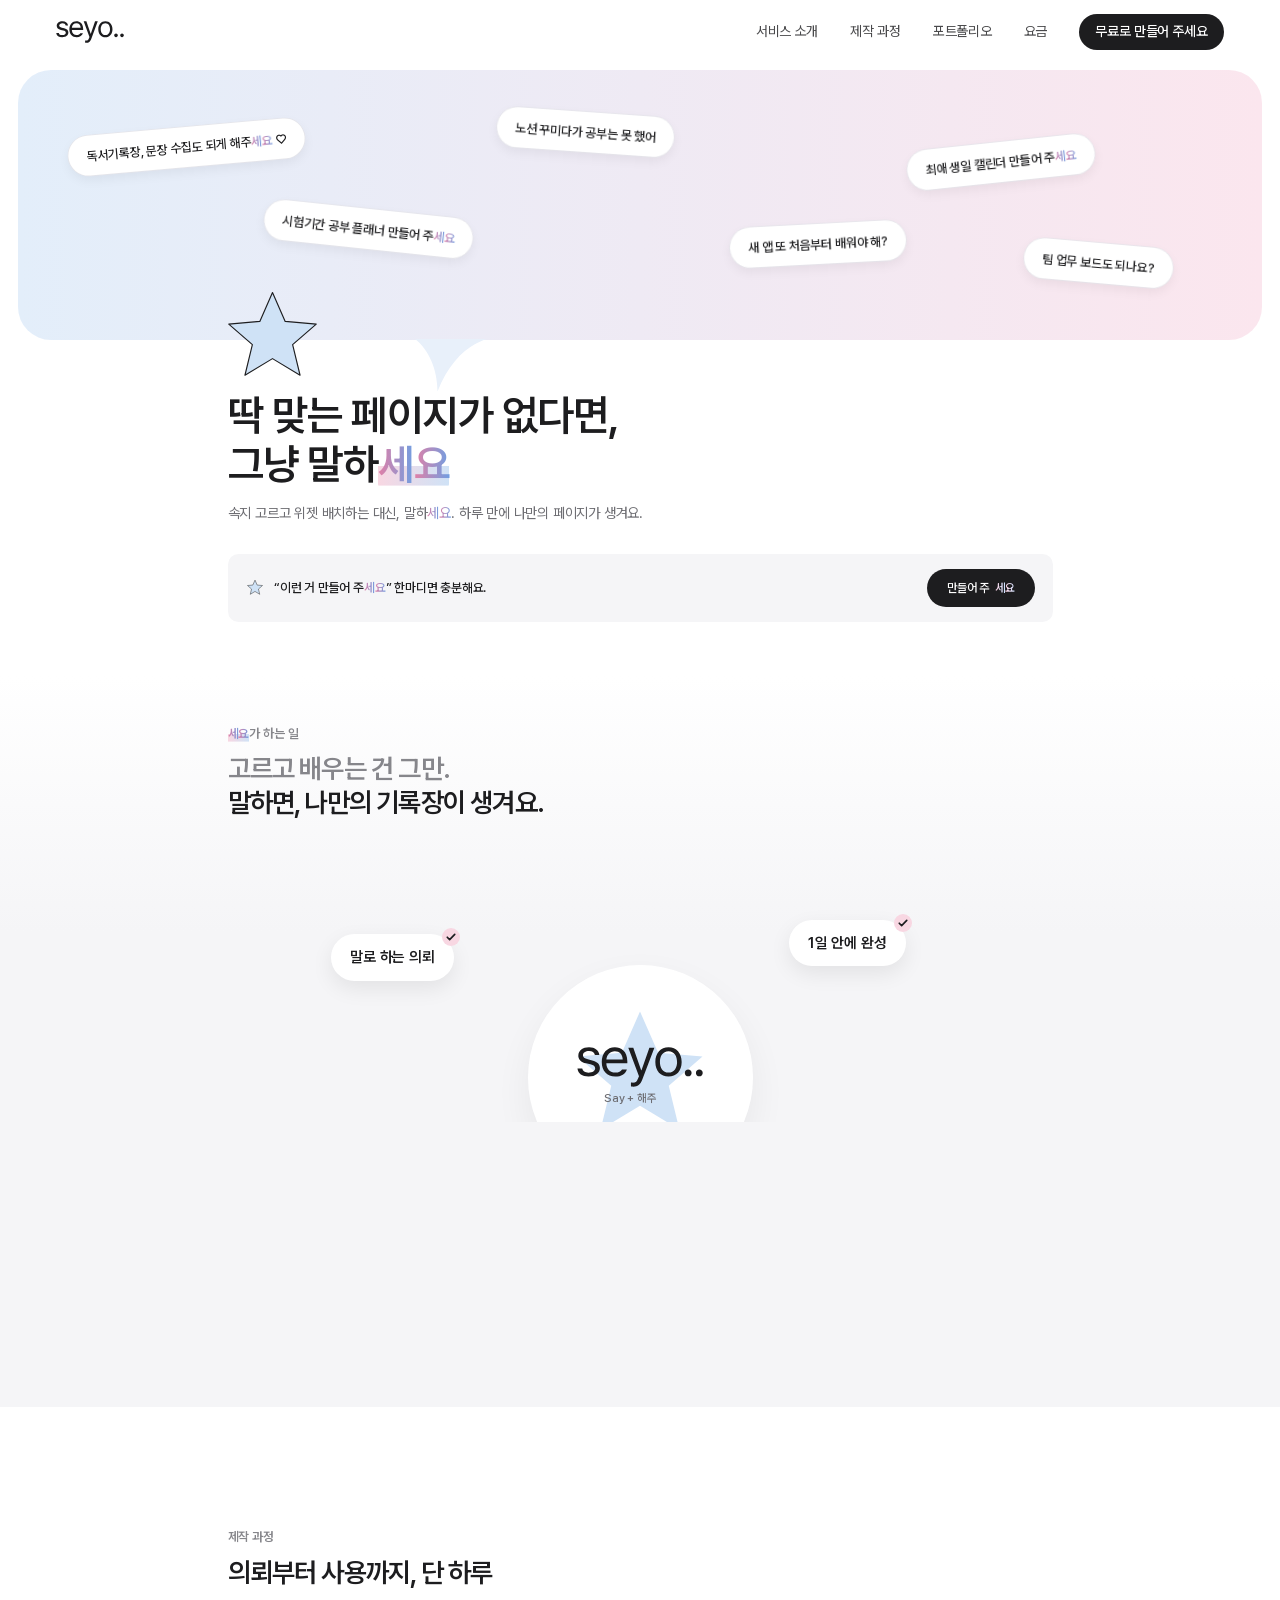
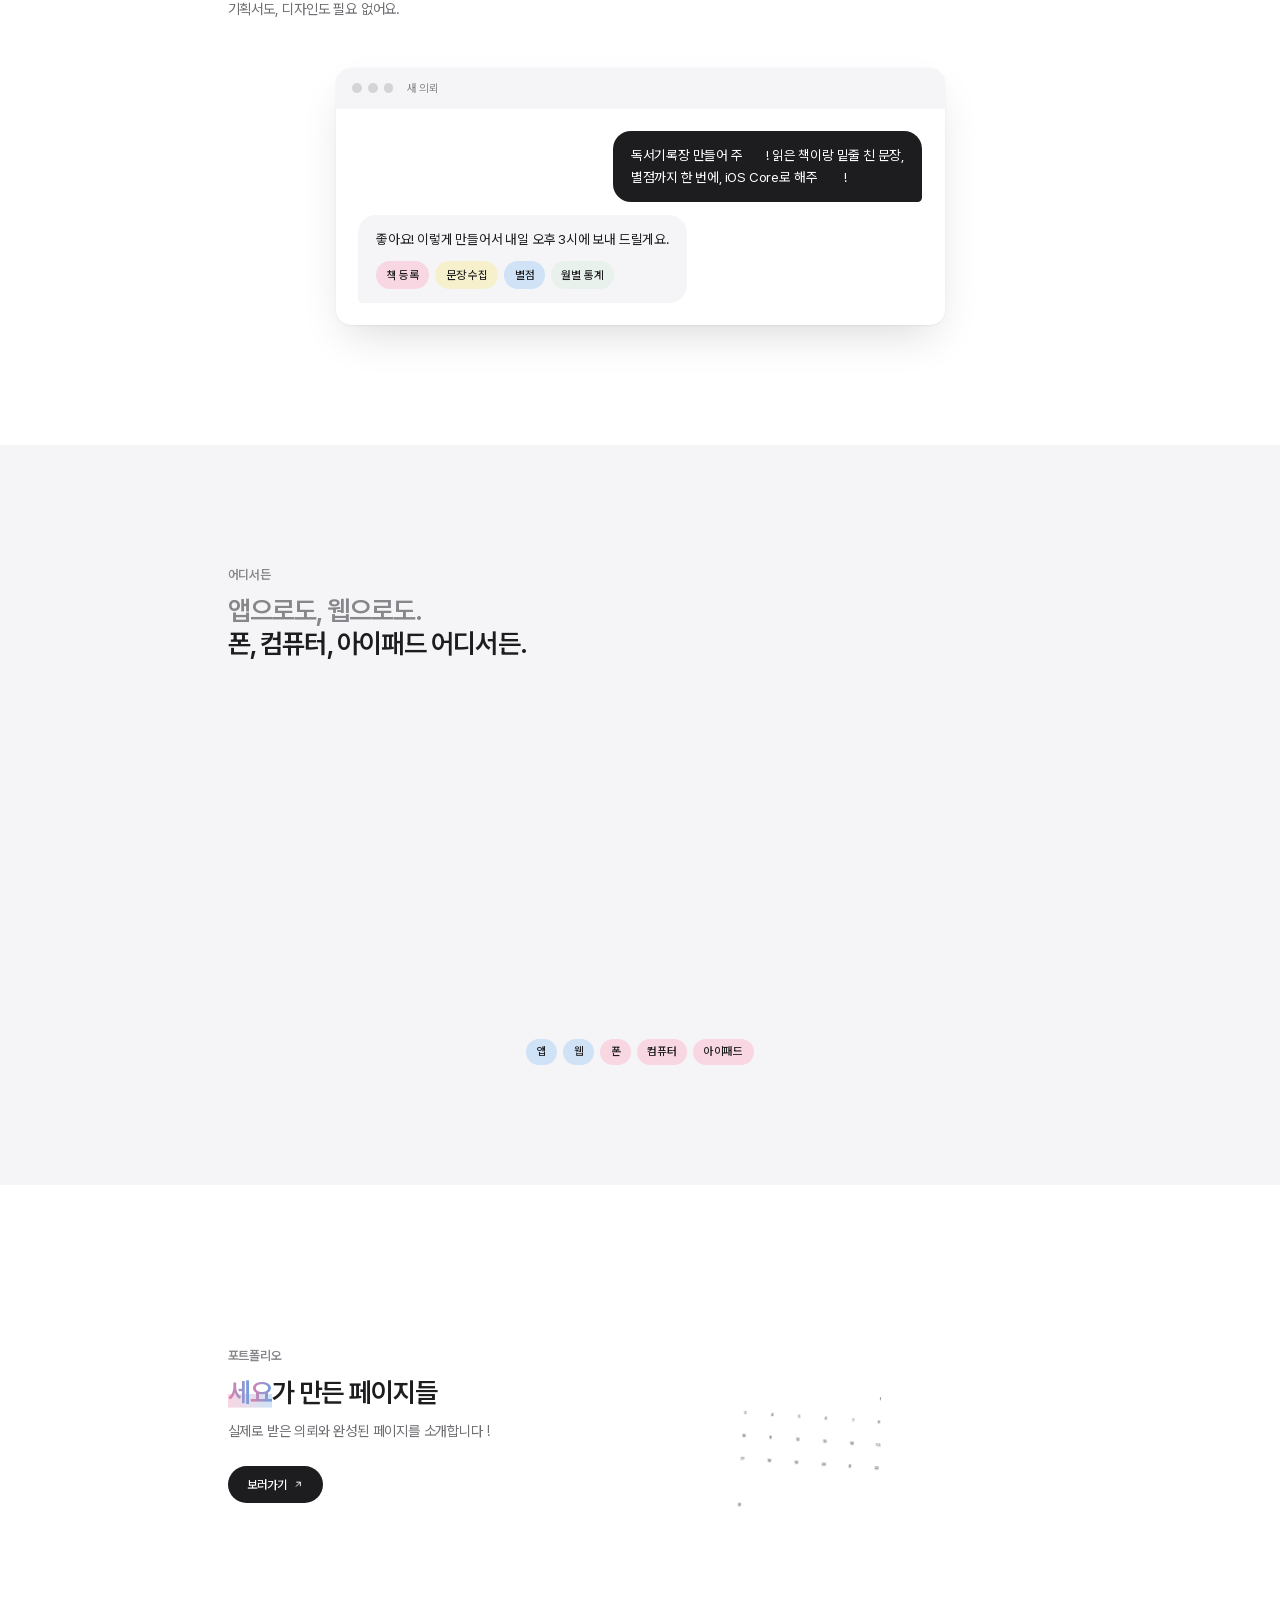
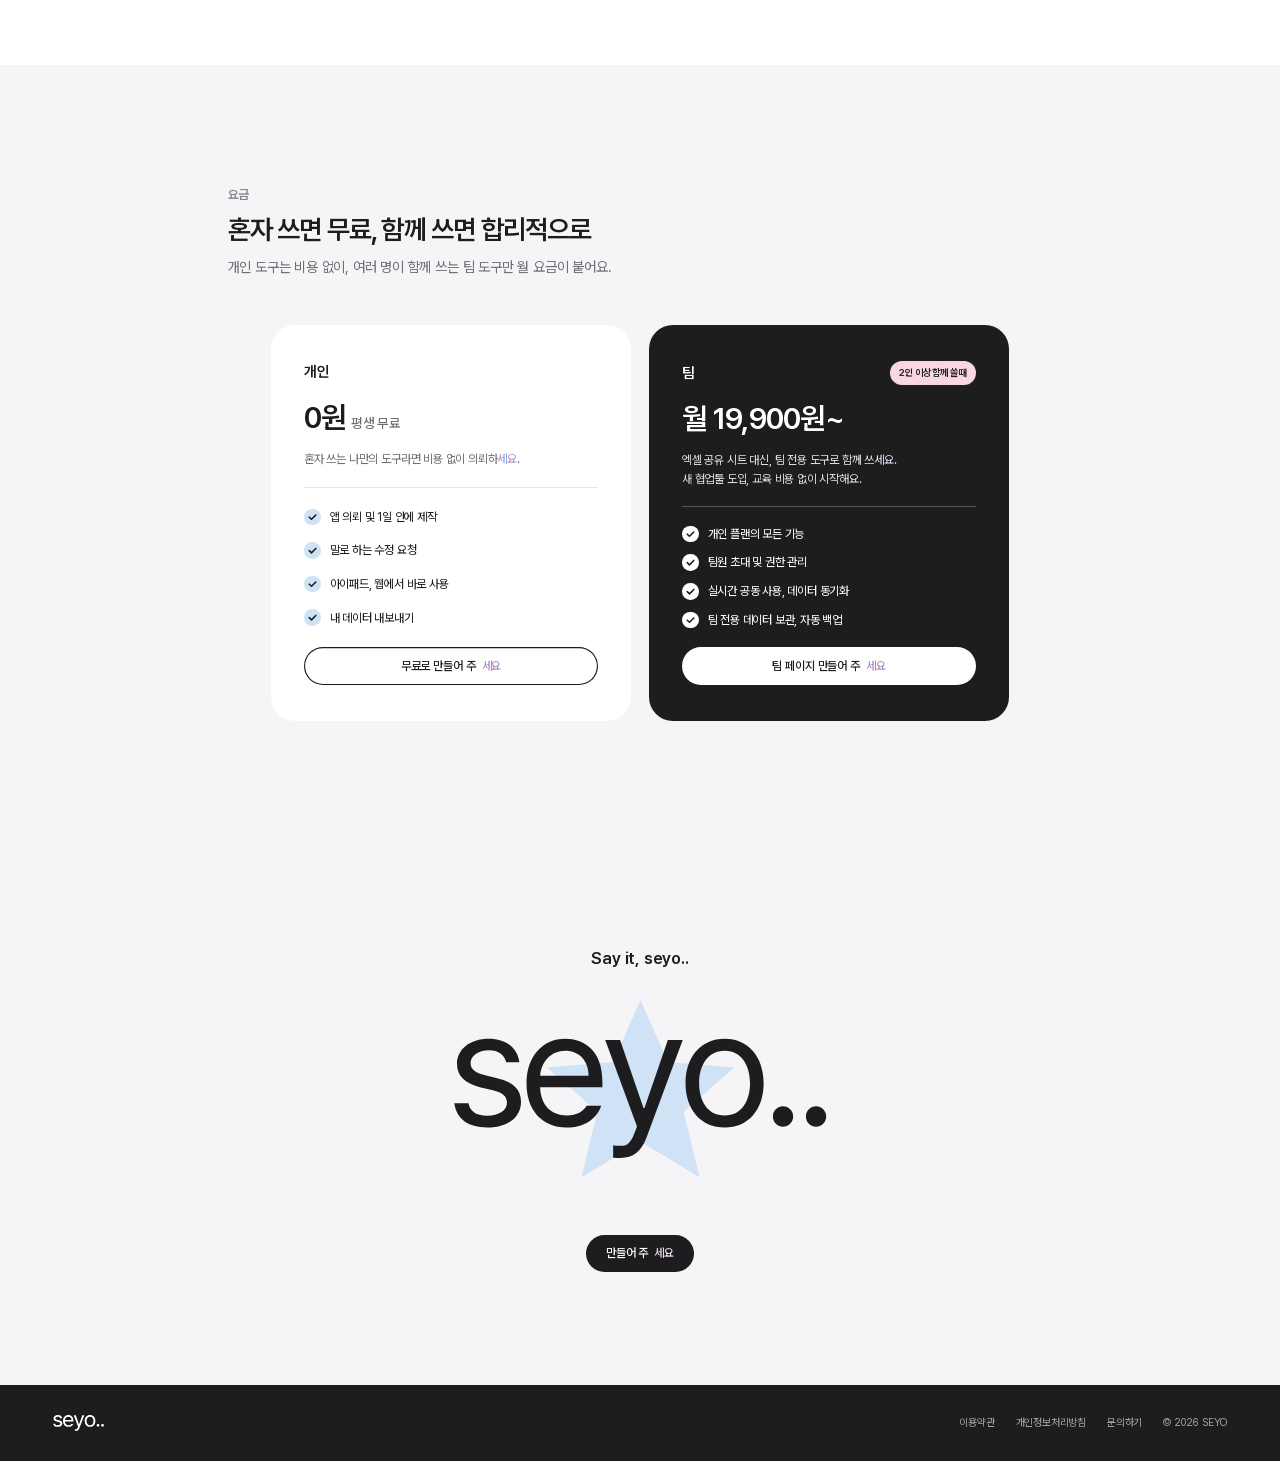
==== index.html @ f84229d4 "feat: 모든 '세요'에 글자 팝업 + 핑크↔블루 그라데이션 애니메이션 적용 - 페이지 안의 '세요'를 자동으로 감싸서 스크롤 진입 시 한 글자씩 튀어오르게 - 글자색은 핑크/블" ====
<!doctype html>
<html lang="ko">
<head>
  <meta charset="utf-8">
  <meta name="viewport" content="width=device-width, initial-scale=1">
  <title>seyo.. — 딱 맞는 페이지가 없다면, 그냥 말하세요</title>
  <meta name="description" content="속지 고르고 위젯 배치하는 대신, 말하세요. 하루 만에 나만의 페이지가 생겨요. 개인은 평생 무료.">
  <link rel="icon" href="assets/img/favicon.svg" type="image/svg+xml">
  <link rel="stylesheet" href="assets/css/style.css?v=7">
  <script>document.documentElement.classList.add('js')</script>
</head>
<body>

<header class="nav">
  <div class="nav__inner">
    <a class="nav__logo" href="index.html" aria-label="seyo.. 홈"><img src="assets/img/wordmark.svg" alt="seyo.."></a>
    <nav class="nav__links" aria-label="주요 메뉴">
      <a href="#about">서비스 소개</a>
      <a href="#how">제작 과정</a>
      <a href="works.html">포트폴리오</a>
      <a href="#pricing">요금</a>
      <a class="btn btn--sm" href="#start">무료로 만들어 주세요</a>
    </nav>
  </div>
</header>

<main>
  <!-- Hero: the cover is one big speech bubble; the title answers it -->
  <section class="hero">
    <div class="cover" aria-hidden="true">
      <div class="cover__clip">
        <span class="bubble" style="left:4%;top:21%;--r:-5deg">독서기록장, 문장 수집도 되게 해주세요 ♡</span>
        <span class="bubble" style="left:38.5%;top:15.5%;--r:4deg">노션 꾸미다가 공부는 못 했어</span>
        <span class="bubble" style="left:71.5%;top:26.5%;--r:-6deg">최애 생일 캘린더 만들어 주세요</span>
        <span class="bubble" style="left:19.8%;top:51.5%;--r:6deg">시험기간 공부 플래너 만들어 주세요</span>
        <span class="bubble" style="left:57.2%;top:57%;--r:-3deg">새 앱 또 처음부터 배워야 해?</span>
        <span class="bubble" style="left:80.9%;top:64%;--r:5deg">팀 업무 보드도 되나요?</span>
      </div>
      <svg class="cover__tail" viewBox="0 0 96 70"><path d="M0 0H96C70 8 46 30 30 70C30 40 18 14 0 0Z" fill="#e8f0fa"/></svg>
    </div>

    <div class="container hero__col">
      <div class="hero__icon" data-render="star" data-stroke="0.26"></div>
      <h1 class="h1">딱 맞는 페이지가 없다면,<br>그냥 말하세요</h1>
      <p class="lead">속지 고르고 위젯 배치하는 대신, 말하세요. 하루 만에 나만의 페이지가 생겨요.</p>
      <div class="callout" id="start">
        <span data-render="star" data-stroke="0.6" style="width:24px;height:24px;display:block"></span>
        <p>“이런 거 만들어 주세요” 한마디면 충분해요.</p>
        <a class="btn" href="#how">만들어 주세요</a>
      </div>
    </div>
  </section>

  <!-- What seyo does (orbit) -->
  <section class="section orbit" id="about">
    <div class="container">
      <div class="section-head reveal">
        <span class="eyebrow">세요가 하는 일</span>
        <h2 class="h2"><span class="muted">고르고 배우는 건 그만.</span><br>말하면, 나만의 기록장이 생겨요.</h2>
      </div>
      <div class="orbit__stage reveal">
        <div class="sphere">
          <span data-render="star" style="position:absolute;width:200px;height:200px"></span>
          <div class="sphere__text"><img src="assets/img/wordmark.svg" alt="seyo.."><span>Say + 해주세요</span></div>
        </div>
        <span class="pill pill--on" style="left:12.5%;top:16%">말로 하는 의뢰</span>
        <span class="pill pill--on" style="left:68%;top:12.5%">1일 안에 완성</span>
        <span class="pill pill--on" style="left:11%;top:69.5%">내 감성 그대로</span>
        <span class="pill pill--on" style="left:66%;top:68%">수정도 말 한마디로</span>
        <span class="pill pill--off" style="left:5%;top:43%">속지 고르기</span>
        <span class="pill pill--off" style="left:75%;top:41%">위젯 하나하나 배치</span>
        <span class="pill pill--off" style="left:27.5%;top:89%">노션 템플릿 세팅</span>
        <span class="pill pill--off" style="left:56.5%;top:90%">새 앱 사용법 공부</span>
      </div>
    </div>
  </section>

  <!-- How it works: just the request window -->
  <section class="section" id="how">
    <div class="container">
      <div class="section-head reveal">
        <span class="eyebrow">제작 과정</span>
        <h2 class="h2">의뢰부터 사용까지, 단 하루</h2>
        <p class="lead">기획서도, 디자인도 필요 없어요.</p>
      </div>
      <div class="window reveal" role="img" aria-label="새 의뢰 대화 예시">
        <div class="window__bar"><i></i><i></i><i></i><span>새 의뢰</span></div>
        <div class="chat">
          <p class="msg msg--me">독서기록장 만들어 주세요! 읽은 책이랑 밑줄 친 문장,<br>별점까지 한 번에, iOS Core로 해주세요 !</p>
          <div class="msg msg--seyo">
            좋아요! 이렇게 만들어서 내일 오후 3시에 보내 드릴게요.
            <div class="chips"><span class="chip chip--pink">책 등록</span><span class="chip" style="background:#f6f1cc">문장 수집</span><span class="chip chip--blue">별점</span><span class="chip" style="background:#e9f1ec">월별 통계</span></div>
          </div>
        </div>
      </div>
    </div>
  </section>

  <!-- Anywhere -->
  <section class="section section--gray">
    <div class="container">
      <div class="section-head reveal">
        <span class="eyebrow">어디서든</span>
        <h2 class="h2"><span class="muted">앱으로도, 웹으로도.</span><br>폰, 컴퓨터, 아이패드 어디서든.</h2>
      </div>
      <div class="devices reveal" role="img" aria-label="아이패드, 컴퓨터, 폰에서 같은 페이지를 여는 모습">
        <div class="device device--ipad"><div class="device__screen"><b></b><b></b><b></b><b></b></div></div>
        <div class="device device--laptop"><div class="device__screen"><b></b><b></b><b></b><b></b></div></div>
        <div class="laptop-base"></div>
        <div class="device device--phone"><div class="device__screen"><b></b><b></b><b></b><b></b></div></div>
      </div>
      <div class="tags"><span class="tag tag--blue">앱</span><span class="tag tag--blue">웹</span><span class="tag tag--pink">폰</span><span class="tag tag--pink">컴퓨터</span><span class="tag tag--pink">아이패드</span></div>
    </div>
  </section>

  <!-- Portfolio teaser -->
  <section class="section">
    <div class="container teaser">
      <div class="teaser__text reveal">
        <span class="eyebrow">포트폴리오</span>
        <h2 class="h2">세요가 만든 페이지들</h2>
        <p class="lead">실제로 받은 의뢰와 완성된 페이지를 소개합니다 !</p>
        <a class="btn" href="works.html">보러가기 <svg viewBox="0 0 20 20" aria-hidden="true"><path d="M6 14L14 6M7 6h7v7" fill="none" stroke="currentColor" stroke-width="1.8" stroke-linecap="round" stroke-linejoin="round"/></svg></a>
      </div>
      <a class="teaser__thumbs reveal" href="works.html" aria-label="포트폴리오 보러가기">
        <div class="thumb thumb--1"><div class="thumb__inner" style="transform:scale(.32)"><div data-render="calendar"></div></div></div>
        <div class="thumb thumb--2"><div class="thumb__inner" style="transform:scale(.56)"><div data-render="board"></div></div></div>
      </a>
    </div>
  </section>

  <!-- Pricing -->
  <section class="section section--gray" id="pricing">
    <div class="container">
      <div class="section-head reveal">
        <span class="eyebrow">요금</span>
        <h2 class="h2">혼자 쓰면 무료, 함께 쓰면 합리적으로</h2>
        <p class="lead">개인 도구는 비용 없이, 여러 명이 함께 쓰는 팀 도구만 월 요금이 붙어요.</p>
      </div>
      <div class="plans reveal">
        <article class="plan">
          <div class="plan__top">개인</div>
          <div class="plan__price">0원<small>평생 무료</small></div>
          <p class="plan__desc">혼자 쓰는 나만의 도구라면 비용 없이 의뢰하세요.</p>
          <hr>
          <ul><li>앱 의뢰 및 1일 안에 제작</li><li>말로 하는 수정 요청</li><li>아이패드, 웹에서 바로 사용</li><li>내 데이터 내보내기</li></ul>
          <a class="btn btn--ghost" href="#start">무료로 만들어 주세요</a>
        </article>
        <article class="plan plan--team">
          <div class="plan__top">팀 <span class="plan__badge">2인 이상 함께 쓸 때</span></div>
          <div class="plan__price">월 19,900원~</div>
          <p class="plan__desc">엑셀 공유 시트 대신, 팀 전용 도구로 함께 쓰세요.<br>새 협업툴 도입, 교육 비용 없이 시작해요.</p>
          <hr>
          <ul><li>개인 플랜의 모든 기능</li><li>팀원 초대 및 권한 관리</li><li>실시간 공동 사용, 데이터 동기화</li><li>팀 전용 데이터 보관, 자동 백업</li></ul>
          <a class="btn btn--light" href="#start">팀 페이지 만들어 주세요</a>
        </article>
      </div>
    </div>
  </section>

  <!-- Ending -->
  <section class="ending">
    <p class="ending__label">Say it, seyo..</p>
    <div class="lockup"><span data-render="star" style="position:absolute;height:100%;aspect-ratio:1"></span><img src="assets/img/wordmark.svg" alt="seyo.."></div>
    <a class="btn" href="#start">만들어 주세요</a>
  </section>
</main>

<footer class="footer">
  <div class="footer__inner">
    <img src="assets/img/wordmark-white.svg" alt="seyo..">
    <nav aria-label="푸터"><a href="#">이용약관</a><a href="#">개인정보처리방침</a><a href="mailto:">문의하기</a><span>© 2026 SEYO</span></nav>
  </div>
</footer>

<script src="assets/js/main.js?v=7"></script>
</body>
</html>
---- assets/css/style.css ----
/* seyo.. landing — tokens follow the Figma file "SEYO Landing — MVP" */
@font-face {
  font-family: "Pretendard Variable";
  src: url("../fonts/PretendardVariable.woff2") format("woff2-variations"), url("../fonts/PretendardVariable.woff2") format("woff2");
  font-weight: 45 920;
  font-style: normal;
  font-display: swap;
}

:root {
  --ink: #1d1d1f;
  --ink-2: #424245;
  --sub: #6e6e73;
  --mute: #86868b;
  --hint: #aeaeb2;
  --line: #e5e5ea;
  --gray: #f5f5f7;
  --white: #ffffff;
  --pink: #f8d7e2;
  --pink-soft: #fcedf2;
  --blue: #cfe2f6;
  --blue-soft: #eef4fb;
  --container: 1100px;
  --radius-lg: 32px;
  --radius-md: 20px;
  --shadow-soft: 0 1px 3px rgba(0, 0, 0, 0.06), 0 24px 60px -16px rgba(0, 0, 0, 0.16);
  --font: "Pretendard Variable", Pretendard, -apple-system, BlinkMacSystemFont, "Apple SD Gothic Neo", "Noto Sans KR", sans-serif;
}

* { box-sizing: border-box; }
html, body { margin: 0; overflow-x: clip; }
body {
  font-family: var(--font);
  color: var(--ink);
  background: var(--white);
  font-size: 17px;
  line-height: 1.52;
  letter-spacing: -0.015em;
  -webkit-font-smoothing: antialiased;
  word-break: keep-all;
}
img { display: block; max-width: 100%; }
a { color: inherit; text-decoration: none; }
h1, h2, h3, p { margin: 0; }
button { font: inherit; }
:focus-visible { outline: 2px solid var(--ink); outline-offset: 3px; border-radius: 8px; }

.container { width: min(var(--container), calc(100% - 48px)); margin-inline: auto; }
.section { padding-block: 160px; }
.section--gray { background: var(--gray); }

/* type */
.eyebrow { font-size: 17px; font-weight: 600; color: var(--mute); letter-spacing: -0.01em; }
.h1 { font-size: clamp(34px, 4.4vw, 60px); line-height: 1.16; letter-spacing: -0.035em; font-weight: 600; }
.h2 { font-size: clamp(26px, 2.8vw, 38px); line-height: 1.25; letter-spacing: -0.03em; font-weight: 600; }
.h2 .muted, .h1 .muted { color: var(--mute); }
.lead { font-size: 19px; color: var(--sub); }
.section-head { display: grid; gap: 12px; margin-bottom: 64px; }

/* buttons */
.btn { display: inline-flex; align-items: center; gap: 8px; height: 50px; padding: 0 26px; border-radius: 999px; background: var(--ink); color: var(--white); font-size: 16px; font-weight: 500; letter-spacing: -0.01em; border: 0; cursor: pointer; transition: transform .2s ease, opacity .2s ease; white-space: nowrap; }
.btn:hover { opacity: .88; }
.btn:active { transform: scale(.98); }
.btn--sm { height: 36px; padding: 0 16px; font-size: 14px; }
.btn--ghost { background: transparent; color: var(--ink); box-shadow: inset 0 0 0 1.5px var(--ink); }
.btn--light { background: var(--white); color: var(--ink); }
.btn svg { width: 14px; height: 14px; }

/* nav */
.nav { position: sticky; top: 0; z-index: 50; background: rgba(255, 255, 255, .82); backdrop-filter: saturate(180%) blur(18px); -webkit-backdrop-filter: saturate(180%) blur(18px); }
.nav__inner { display: flex; align-items: center; justify-content: space-between; height: 64px; padding-inline: clamp(20px, 4.4vw, 64px); }
.nav__logo img { height: 22px; width: auto; }
.nav__links { display: flex; align-items: center; gap: 32px; font-size: 14px; color: rgba(29, 29, 31, .8); }
.nav__links a:hover { color: var(--ink); }
.nav__links a[aria-current="page"] { color: var(--ink); font-weight: 600; }

/* star */
.star { display: block; width: 100%; height: 100%; }
.star path { fill: var(--blue); stroke: var(--ink); stroke-linejoin: round; }

/* ───────── hero ───────── */
.hero { padding-bottom: 72px; }
.cover { position: relative; margin: 8px 24px 0; height: 360px; border-radius: 44px; background: linear-gradient(90deg, #e3eefa, #fbe6ee); }
.cover__clip { position: absolute; inset: 0; border-radius: inherit; overflow: hidden; }
.cover__tail { position: absolute; bottom: -69px; left: calc(50% - 300px); width: 96px; height: 70px; }
.bubble { position: absolute; padding: 14px 24px; background: var(--white); border-radius: 999px; font-size: 17px; font-weight: 500; white-space: nowrap; box-shadow: 0 0 0 1px var(--line), 0 6px 16px rgba(0, 0, 0, .06); transform: rotate(var(--r, 0deg)); }
.hero__col { position: relative; }
.hero__icon { width: 140px; height: 140px; margin-top: -72px; margin-left: -10px; position: relative; }
.hero__col .h1 { margin-top: 0; }
.hero__col .lead { margin-top: 18px; font-size: 19px; }
.callout { display: flex; align-items: center; gap: 14px; margin-top: 40px; padding: 20px 24px; border-radius: 14px; background: var(--gray); }
.callout p { flex: 1; font-size: 17px; font-weight: 500; }
.callout .star { width: 24px; height: 24px; flex: none; }

/* ───────── orbit ───────── */
.orbit { background: linear-gradient(180deg, #fff 0%, var(--gray) 35%); padding-top: 64px; }
.orbit__stage { position: relative; height: 560px; }
.sphere { position: absolute; left: 50%; top: 50%; width: 300px; height: 300px; margin: -150px 0 0 -150px; border-radius: 50%; background: var(--white); box-shadow: 0 20px 50px rgba(0, 0, 0, .06); display: grid; place-items: center; }
.sphere .star path { stroke: none; }
.sphere__text { position: relative; display: grid; justify-items: center; gap: 4px; }
.sphere__text img { height: 54px; width: auto; }
.sphere__text span { font-size: 15px; color: var(--sub); font-weight: 500; }
.pill { position: absolute; display: inline-flex; align-items: center; border-radius: 999px; white-space: nowrap; }
.pill--on { padding: 16px 26px; background: var(--white); font-size: 20px; font-weight: 600; box-shadow: 0 10px 28px rgba(0, 0, 0, .08); }
.pill--on::after { content: ""; position: absolute; top: -8px; right: -8px; width: 24px; height: 24px; border-radius: 50%; background: var(--pink) url("data:image/svg+xml,%3Csvg xmlns='http://www.w3.org/2000/svg' viewBox='0 0 24 24'%3E%3Cpath d='M7 12.3l3.2 3.2L17 8.6' fill='none' stroke='%231d1d1f' stroke-width='2.2' stroke-linecap='round' stroke-linejoin='round'/%3E%3C/svg%3E") center/100% no-repeat; }
.pill--off { padding: 12px 20px; background: #ebebef; color: var(--hint); font-size: 16px; font-weight: 500; }

/* ───────── how ───────── */
.window { width: min(812px, 100%); margin-inline: auto; border-radius: 20px; background: var(--white); overflow: hidden; box-shadow: var(--shadow-soft); }
.window__bar { display: flex; align-items: center; gap: 8px; padding: 16px 22px; background: var(--gray); font-size: 15px; color: var(--mute); }
.window__bar i { width: 13px; height: 13px; border-radius: 50%; background: #d4d4d4; }
.window__bar span { margin-left: 10px; }
.chat { display: grid; gap: 18px; padding: 30px; }
.msg { max-width: 560px; padding: 18px 24px; border-radius: 24px; font-size: 18px; line-height: 1.6; }
.msg--me { justify-self: end; background: var(--ink); color: var(--white); border-bottom-right-radius: 6px; }
.msg--seyo { justify-self: start; background: var(--gray); border-bottom-left-radius: 6px; }
.chips { display: flex; flex-wrap: wrap; gap: 8px; margin-top: 14px; }
.chip { padding: 7px 14px; border-radius: 999px; font-size: 15px; font-weight: 500; background: var(--white); }
.chip--pink { background: var(--pink); }
.chip--blue { background: var(--blue); }

/* ───────── anywhere ───────── */
.devices { position: relative; height: 384px; border-radius: var(--radius-lg); background: var(--white); overflow: hidden; }
.device { position: absolute; background: var(--ink); box-shadow: 0 14px 30px rgba(0, 0, 0, .1); }
.device__screen { position: absolute; background: var(--white); padding: 16px; display: grid; align-content: start; gap: 10px; }
.device__screen b { display: block; height: 9px; border-radius: 5px; background: #efefed; }
.device__screen b:nth-child(1) { width: 45%; background: var(--blue); }
.device__screen b:nth-child(4) { width: 55%; background: var(--pink); }
.device__screen b:nth-child(2) { width: 80%; }
.device__screen b:nth-child(3) { width: 65%; }
.device--laptop { left: 30%; top: 50px; width: 40%; height: 288px; border-radius: 16px; }
.device--laptop .device__screen { inset: 12px; border-radius: 8px; }
.device--laptop + .laptop-base { position: absolute; left: 27.5%; top: 362px; width: 45%; height: 14px; border-radius: 8px; background: #d2d2d7; }
.device--ipad { left: 10%; top: 116px; width: 20%; height: 288px; border-radius: 24px; }
.device--ipad .device__screen { inset: 11px; border-radius: 14px; }
.device--phone { left: 73%; top: 141px; width: 11%; height: 244px; border-radius: 26px; }
.device--phone .device__screen { inset: 8px; border-radius: 20px; padding: 14px 10px; }
.tags { display: flex; justify-content: center; flex-wrap: wrap; gap: 8px; margin-top: 56px; }
.tag { padding: 6px 14px; border-radius: 999px; font-size: 15px; font-weight: 500; }
.tag--pink { background: var(--pink); }
.tag--blue { background: var(--blue); }

/* ───────── works teaser ───────── */
.teaser { display: flex; flex-wrap: wrap; align-items: center; justify-content: space-between; gap: 56px 48px; }
.teaser__text { flex: 1 1 380px; }
.teaser__text { display: grid; gap: 14px; }
.teaser__text .btn { justify-self: start; margin-top: 18px; }
.teaser__thumbs { position: relative; width: 520px; height: 320px; flex: none; }
.thumb { position: absolute; width: 300px; height: 234px; border-radius: 24px; overflow: hidden; box-shadow: 0 16px 36px rgba(0, 0, 0, .08); }
.thumb--1 { left: 0; top: 40px; transform: rotate(4deg); background: linear-gradient(135deg, var(--pink-soft), var(--pink)); }
.thumb--2 { left: 220px; top: 10px; transform: rotate(-5deg); background: linear-gradient(135deg, var(--blue-soft), var(--blue)); }
.thumb__inner { position: absolute; left: 20px; top: 24px; transform-origin: top left; }

/* ───────── pricing ───────── */
.plans { display: grid; grid-template-columns: repeat(2, minmax(0, 1fr)); gap: 24px; max-width: 984px; margin-inline: auto; }
.plan { display: flex; flex-direction: column; gap: 24px; padding: 48px 44px; border-radius: var(--radius-lg); background: var(--white); }
.plan--team { background: var(--ink); color: var(--white); }
.plan__top { display: flex; align-items: center; justify-content: space-between; font-size: 20px; font-weight: 600; }
.plan__badge { padding: 6px 12px; border-radius: 999px; background: var(--pink); color: var(--ink); font-size: 13px; font-weight: 600; }
.plan__price { font-size: 40px; font-weight: 600; letter-spacing: -0.03em; line-height: 1; }
.plan__price small { font-size: 18px; font-weight: 500; color: var(--sub); margin-left: 6px; letter-spacing: -0.01em; }
.plan__desc { font-size: 16px; color: var(--sub); }
.plan--team .plan__desc { color: rgba(255, 255, 255, .85); }
.plan hr { width: 100%; border: 0; border-top: 1px solid var(--line); margin: 0; }
.plan--team hr { border-color: rgba(255, 255, 255, .25); }
.plan ul { list-style: none; padding: 0; margin: 0; display: grid; gap: 14px; flex: 1; }
.plan li { display: flex; align-items: center; gap: 12px; font-size: 16px; }
.plan li::before { content: ""; flex: none; width: 22px; height: 22px; border-radius: 50%; background: var(--blue) url("data:image/svg+xml,%3Csvg xmlns='http://www.w3.org/2000/svg' viewBox='0 0 22 22'%3E%3Cpath d='M6.8 11.2l2.9 2.9 5.6-5.8' fill='none' stroke='%231d1d1f' stroke-width='2' stroke-linecap='round' stroke-linejoin='round'/%3E%3C/svg%3E") center/100% no-repeat; }
.plan--team li::before { background-color: var(--white); }
.plan .btn { width: 100%; justify-content: center; }
.note { margin-top: 32px; text-align: center; font-size: 14px; color: var(--mute); }

/* ───────── ending ───────── */
.ending { text-align: center; padding-block: 140px 150px; background: var(--gray); }
.ending__label { font-size: 22px; font-weight: 600; }
.lockup { position: relative; width: min(640px, 100%); aspect-ratio: 640 / 300; margin: 20px auto 32px; display: grid; place-items: center; }
.lockup .star path { stroke: none; }
.lockup img { position: relative; width: 78%; height: auto; }

/* ───────── footer ───────── */
.footer { background: var(--ink); color: rgba(255, 255, 255, .6); }
.footer__inner { display: flex; align-items: center; justify-content: space-between; gap: 24px; padding: 40px clamp(20px, 5.5vw, 80px); font-size: 14px; }
.footer img { height: 22px; width: auto; }
.footer nav { display: flex; gap: 28px; flex-wrap: wrap; }
.footer a:hover { color: var(--white); }

/* ───────── works page ───────── */
.works-head { display: flex; align-items: flex-end; justify-content: space-between; margin-bottom: 56px; }
.works-count { font-size: 48px; font-weight: 300; color: #c7c7cc; line-height: 1; letter-spacing: -0.02em; }
.index { width: 100%; border-collapse: collapse; }
.index th { padding: 12px 8px; text-align: left; font-size: 13px; font-weight: 400; color: var(--mute); border-top: 1px solid var(--line); }
.index td { padding: 22px 8px; border-top: 1px solid var(--line); font-size: 16px; }
.index tr:last-child td { border-bottom: 1px solid var(--line); }
.index td:first-child { color: var(--mute); width: 60px; }
.index td:nth-child(2) { font-size: 19px; font-weight: 600; }
.index td:last-child { text-align: right; width: 40px; }
.index tr[data-href] { cursor: pointer; transition: background .2s; }
.index tr[data-href]:hover { background: var(--gray); }

.project { display: grid; gap: 80px; }
.project__title { display: grid; gap: 14px; }
.project__title p { font-size: 19px; color: var(--sub); }
.meta { display: grid; grid-template-columns: repeat(4, minmax(0, 1fr)); margin-top: 40px; }
.meta div { display: grid; gap: 6px; padding-top: 20px; border-top: 1px solid var(--line); }
.meta dt { font-size: 14px; color: var(--mute); }
.meta dd { margin: 0; font-size: 17px; font-weight: 500; }
.stage { position: relative; height: 660px; border-radius: 36px; overflow: hidden; }
.stage--pink { background: linear-gradient(135deg, var(--pink-soft), var(--pink)); }
.stage--blue { background: linear-gradient(135deg, #eaf2fb, #fbe9ef); }
.brief { display: grid; grid-template-columns: repeat(2, minmax(0, 1fr)); gap: 80px; }
.brief > div { display: grid; gap: 16px; align-content: start; }
.brief blockquote { margin: 0; font-size: 23px; font-weight: 600; line-height: 1.4; letter-spacing: -0.025em; }
.brief cite { font-style: normal; font-size: 15px; color: var(--mute); }
.brief p { font-size: 19px; color: var(--sub); }
.features { display: grid; grid-template-columns: repeat(3, minmax(0, 1fr)); gap: 24px; }
.feature { border-radius: 28px; background: var(--white); overflow: hidden; }
.section--gray .feature { background: var(--white); }
.section:not(.section--gray) .feature { box-shadow: 0 0 0 1px var(--line); }
.feature__visual { position: relative; height: 250px; overflow: hidden; }
.feature__visual--pink { background: var(--pink-soft); }
.feature__visual--blue { background: var(--blue-soft); }
.feature__body { display: grid; gap: 10px; padding: 28px 30px 32px; }
.feature__body span { font-size: 14px; font-weight: 600; color: var(--mute); }
.feature__body h3 { font-size: 22px; font-weight: 600; letter-spacing: -0.025em; }
.feature__body p { font-size: 16px; color: var(--sub); }
.crop { position: absolute; left: 40px; top: 40px; width: 420px; height: 260px; border-radius: 18px; background: var(--white); overflow: hidden; box-shadow: var(--shadow-soft); }

/* ───────── photo calendar (ref 13) ───────── */
.pcal { --c: var(--ink); position: relative; display: grid; grid-template-columns: 186px 1fr; gap: 0 44px; width: 1080px; padding: 26px 30px 30px 36px; border-radius: 20px; background: var(--white); color: var(--c); font-weight: 600; }
.pcal__side { display: flex; flex-direction: column; justify-content: space-between; }
.pcal__month { font-size: 120px; line-height: 1; letter-spacing: -0.04em; }
.pcal__mini { font-size: 11px; font-weight: 500; letter-spacing: .3em; line-height: 1.65; white-space: pre; }
.pcal__mini strong { display: block; font-size: 22px; letter-spacing: 0; margin-bottom: 6px; }
.pcal__head { display: flex; justify-content: flex-end; gap: 80px; font-size: 24px; padding: 14px 6px 34px; }
.pcal__dow { display: grid; grid-template-columns: repeat(7, 1fr); font-size: 18px; letter-spacing: .04em; padding: 0 0 10px 6px; }
.pcal__grid { display: grid; grid-template-columns: repeat(7, 1fr); border-left: 1px solid var(--c); border-top: 1px solid var(--c); }
.pcal__cell { position: relative; height: 96px; border-right: 1px solid var(--c); border-bottom: 1px solid var(--c); display: grid; place-items: center; }
.pcal__cell > span { position: absolute; left: 7px; top: 6px; font-size: 13px; z-index: 2; }
.pcal__photo { position: absolute; inset: 0; }
.pcal__photo--circle { inset: auto; width: 78px; height: 78px; border-radius: 50%; border: 3px solid #fff; }
.pcal__photo--heart { inset: auto; width: 80px; height: 72px; background: none !important; }
.pcal__today { outline: 3px solid var(--c); outline-offset: -4px; }

/* ───────── task board (IDly tokens) ───────── */
.tb { --blue-ui: #0071e3; --green-ui: #248a3d; --red-ui: #d70015; --tree: #d2d2d7; --fill: #f0f0f2; width: 684px; padding: 28px; border-radius: 24px; background: var(--white); border: 1px solid #efefef; box-shadow: 0 30px 70px rgba(0, 0, 0, .08); font-size: 13px; }
.tb__top { display: flex; justify-content: space-between; align-items: center; }
.tb__top h4 { margin: 0; font-size: 22px; font-weight: 600; letter-spacing: -0.03em; }
.tb__top div { display: flex; gap: 8px; }
.tb__top button { padding: 7px 14px; border-radius: 999px; border: 1px solid var(--line); background: none; font-size: 12px; font-weight: 500; }
.tb__tabs { display: flex; justify-content: space-between; align-items: center; margin: 18px 0; padding-bottom: 18px; border-bottom: 1px solid #ededed; font-size: 12px; }
.tb__seg { display: flex; gap: 6px; }
.tb__seg span { padding: 6px 10px; border-radius: 8px; color: var(--mute); font-weight: 500; }
.tb__seg span.on { background: var(--gray); color: var(--ink); font-weight: 600; }
.tb__seg span.gap { padding: 0 6px; }
.tb__cols { display: grid; grid-template-columns: repeat(5, minmax(0, 1fr)); gap: 12px; }
.tb__col { display: grid; gap: 10px; align-content: start; }
.tb__who { display: flex; align-items: center; justify-content: space-between; padding-bottom: 10px; border-bottom: 1px solid #ededed; font-weight: 600; }
.av { display: inline-grid; place-items: center; width: 34px; height: 34px; border-radius: 50%; font-size: 11px; font-weight: 600; flex: none; }
.av--pink { background: var(--pink); }
.av--blue { background: var(--blue); }
.task { display: flex; gap: 6px; align-items: flex-start; font-size: 12px; font-weight: 500; line-height: 1.4; }
.task small { display: block; font-size: 11px; font-weight: 400; color: var(--mute); }
.task--done { color: #9a9a9a; }
.mark { flex: none; width: 16px; height: 16px; border-radius: 50%; margin-top: 1px; }
.mark--done { background: var(--green-ui) url("data:image/svg+xml,%3Csvg xmlns='http://www.w3.org/2000/svg' viewBox='0 0 16 16'%3E%3Cpath d='M4.6 8.2l2.2 2.2 4.6-4.7' fill='none' stroke='%23fff' stroke-width='1.8' stroke-linecap='round' stroke-linejoin='round'/%3E%3C/svg%3E") center/100%; }
.mark--doing { box-shadow: inset 0 0 0 2px var(--blue-ui); background: radial-gradient(circle, var(--blue-ui) 3px, transparent 3.5px); }
.mark--todo { box-shadow: inset 0 0 0 2px #c4c4c4; }
.mark--late { box-shadow: inset 0 0 0 2px var(--red-ui); }
.late { display: inline-block; margin-top: 3px; padding: 1px 6px; border-radius: 4px; background: var(--red-ui); color: #fff; font-size: 11px; font-weight: 600; }
.empty { color: #b0b0b0; font-size: 12px; }

.float-card { position: absolute; padding: 20px 22px; border-radius: 20px; background: var(--white); box-shadow: 0 20px 48px rgba(0, 0, 0, .1); display: grid; gap: 10px; }
.float-card h5 { margin: 0; font-size: 15px; font-weight: 600; }
.float-card p { font-size: 14px; color: var(--sub); }
.float-card small { font-size: 12px; color: var(--mute); }
.bars { display: grid; gap: 10px; }
.bar-row { display: grid; grid-template-columns: 32px 1fr 52px; align-items: center; gap: 10px; font-size: 12px; font-weight: 500; }
.bar-row i { height: 8px; border-radius: 4px; background: var(--gray); position: relative; overflow: hidden; }
.bar-row i b { position: absolute; inset: 0 auto 0 0; border-radius: 4px; }
.bar-row em { font-style: normal; font-size: 11px; color: var(--mute); }
.dot { display: inline-block; width: 8px; height: 8px; border-radius: 50%; background: #f2a9c0; margin-right: 8px; }
.sticker { position: absolute; width: 52px; height: 52px; filter: drop-shadow(0 1px 1px rgba(0, 0, 0, .18)); }

/* ───────── motion ───────── */
@media (prefers-reduced-motion: no-preference) {
  .js .reveal { opacity: 0; transform: translateY(16px); transition: opacity .7s cubic-bezier(.22, 1, .36, 1), transform .7s cubic-bezier(.22, 1, .36, 1); }
  .js .reveal.is-in { opacity: 1; transform: none; }
}

/* "세요": letters pop in one by one and shimmer pink↔blue; headings also get a marker sweep */
.seyo { display: inline-block; white-space: nowrap; }
.seyo i {
  display: inline-block; font-style: normal;
  background: linear-gradient(90deg, #e27fa6, #6f9fe2, #e27fa6) 0 0 / 200% 100%;
  -webkit-background-clip: text; background-clip: text; color: transparent;
}
.btn .seyo i, .msg--me .seyo i, .plan--team .seyo i { background-image: linear-gradient(90deg, #ffd3e3, #cfe2ff, #ffd3e3); }
.btn--ghost .seyo i, .btn--light .seyo i { background-image: linear-gradient(90deg, #e27fa6, #6f9fe2, #e27fa6); }
.h1 .seyo, .h2 .seyo, .eyebrow .seyo { border-radius: .12em; background: linear-gradient(90deg, var(--pink), var(--blue)) no-repeat 0 88% / 100% 40%; }
@media (prefers-reduced-motion: no-preference) {
  .js .seyo i { opacity: 0; transform: translateY(.55em) scale(.7) rotate(-8deg); }
  .js .seyo.is-on i { animation: seyo-pop .75s cubic-bezier(.34, 1.56, .64, 1) calc(var(--i) * 110ms) both, seyo-shimmer 4s ease-in-out calc(.8s + var(--i) * 110ms) infinite alternate; }
  .js .h1 .seyo, .js .h2 .seyo, .js .eyebrow .seyo { background-size: 0% 40%; transition: background-size .9s cubic-bezier(.22, 1, .36, 1) .2s; }
  .js .h1 .seyo.is-on, .js .h2 .seyo.is-on, .js .eyebrow .seyo.is-on { background-size: 100% 40%; }
}
@keyframes seyo-pop {
  0% { opacity: 0; transform: translateY(.55em) scale(.7) rotate(-8deg); }
  60% { opacity: 1; transform: translateY(-.14em) scale(1.08) rotate(3deg); }
  100% { opacity: 1; transform: none; }
}
@keyframes seyo-shimmer { from { background-position: 0 0; } to { background-position: 100% 0; } }

/* ───────── responsive ───────── */
@media (max-width: 1100px) {
  .bubble:nth-child(n+5) { display: none; }
}
@media (max-width: 860px) {
  .section { padding-block: 104px; }
  .nav__links a:not(.btn) { display: none; }
  .cover { height: 280px; margin-inline: 12px; border-radius: 32px; }
  .cover__tail { left: 120px; }
  .bubble { font-size: 14px; padding: 10px 16px; }
  .hero__icon { width: 104px; height: 104px; margin-top: -54px; }
  .callout { flex-direction: column; align-items: flex-start; }
  .orbit__stage { height: auto; display: flex; flex-wrap: wrap; justify-content: center; gap: 12px; padding-top: 340px; }
  .orbit__stage .pill { position: relative; left: auto !important; top: auto !important; right: auto !important; }
  .orbit__stage .sphere { top: 150px; margin-top: -150px; }
  .plans, .brief, .features { grid-template-columns: 1fr; }
  .brief { gap: 40px; }
  .meta { grid-template-columns: repeat(2, minmax(0, 1fr)); gap: 0 16px; }
  .devices { height: 260px; }
  .device--laptop { top: 30px; height: 190px; }
  .device--laptop + .laptop-base { top: 228px; }
  .device--ipad { top: 70px; height: 180px; }
  .device--phone { top: 90px; height: 150px; }
  .teaser__thumbs { width: 100%; max-width: 520px; transform: scale(.82); transform-origin: left top; }
  .stage { height: 520px; }
  .works-count { font-size: 44px; }
  .index th:nth-child(4), .index td:nth-child(4) { display: none; }
  .footer__inner { flex-direction: column; align-items: flex-start; }
}

/* body content at 75% on desktop; the top nav keeps its size */
@media (min-width: 861px) {
  main, .footer { zoom: 0.75; }
}
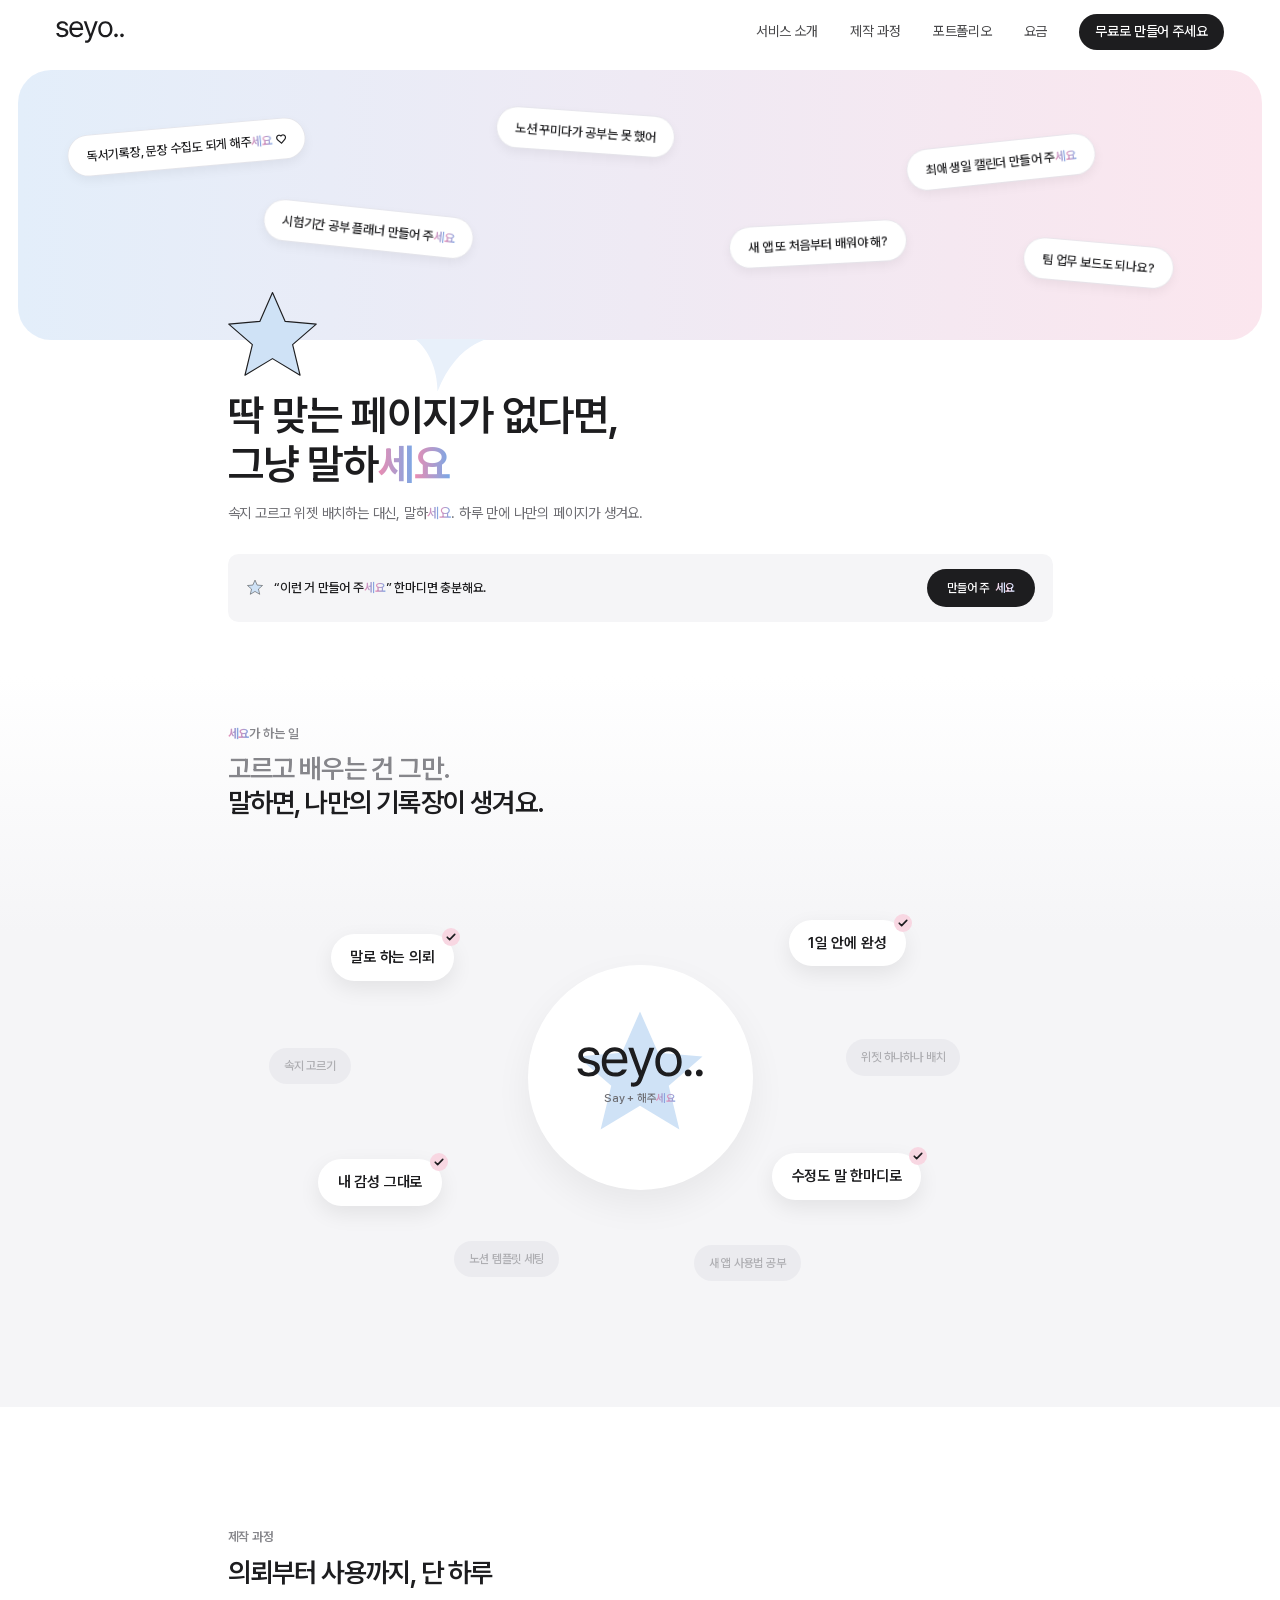
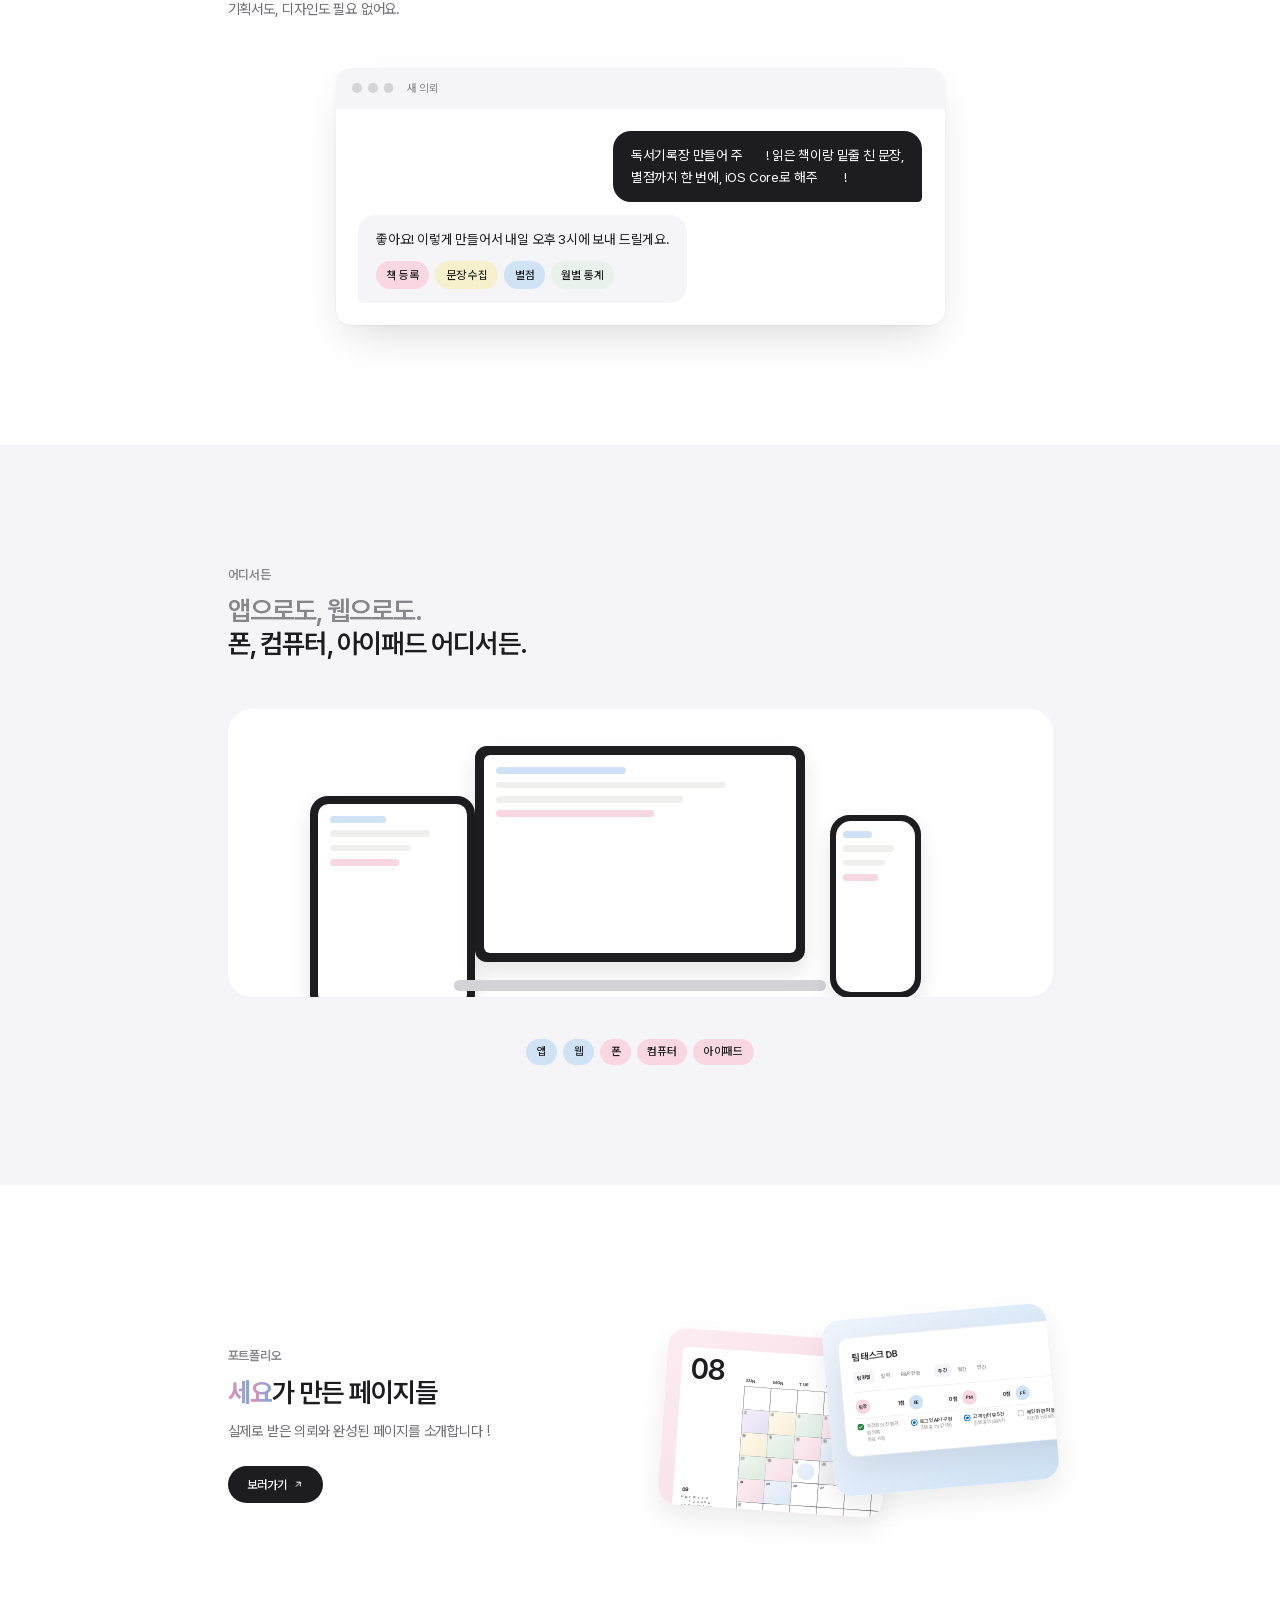
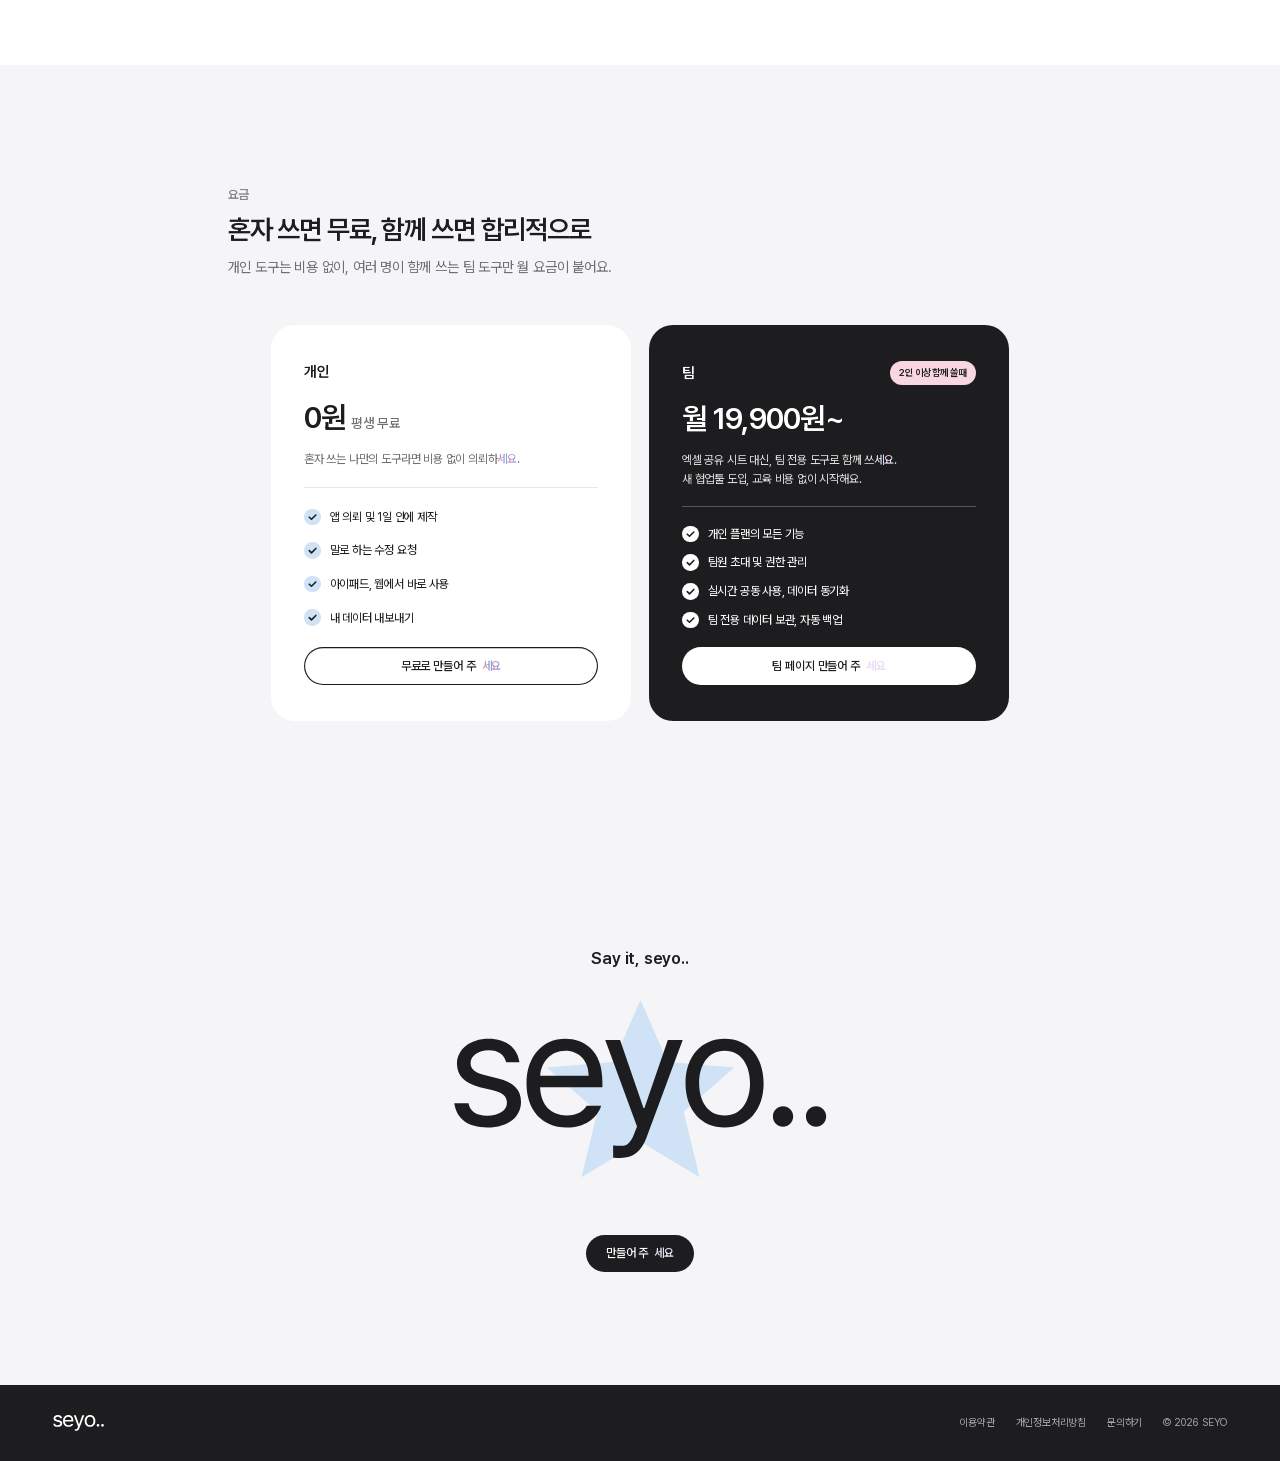
==== commit 83cd3072: "style: '세요' 스타일 통일(형광펜 제거) 및 그라데이션 글자 굵기 보정 Co-Authored-By: Claude Opus 5.5 <noreply@anthropic.com>" ====
--- a/index.html
+++ b/index.html
@@ -6,7 +6,7 @@
   <title>seyo.. — 딱 맞는 페이지가 없다면, 그냥 말하세요</title>
   <meta name="description" content="속지 고르고 위젯 배치하는 대신, 말하세요. 하루 만에 나만의 페이지가 생겨요. 개인은 평생 무료.">
   <link rel="icon" href="assets/img/favicon.svg" type="image/svg+xml">
-  <link rel="stylesheet" href="assets/css/style.css?v=7">
+  <link rel="stylesheet" href="assets/css/style.css?v=8">
   <script>document.documentElement.classList.add('js')</script>
 </head>
 <body>
@@ -173,6 +173,6 @@
   </div>
 </footer>
 
-<script src="assets/js/main.js?v=7"></script>
+<script src="assets/js/main.js?v=8"></script>
 </body>
 </html>
--- a/assets/css/style.css
+++ b/assets/css/style.css
@@ -287,21 +287,18 @@
   .js .reveal.is-in { opacity: 1; transform: none; }
 }
 
-/* "세요": letters pop in one by one and shimmer pink↔blue; headings also get a marker sweep */
+/* "세요": one style everywhere — letters pop in one by one and shimmer pink↔blue (as in the chat bubble) */
 .seyo { display: inline-block; white-space: nowrap; }
 .seyo i {
   display: inline-block; font-style: normal;
-  background: linear-gradient(90deg, #e27fa6, #6f9fe2, #e27fa6) 0 0 / 200% 100%;
+  background: linear-gradient(90deg, #ec8cb1, #79a8e6, #ec8cb1) 0 0 / 200% 100%;
   -webkit-background-clip: text; background-clip: text; color: transparent;
 }
-.btn .seyo i, .msg--me .seyo i, .plan--team .seyo i { background-image: linear-gradient(90deg, #ffd3e3, #cfe2ff, #ffd3e3); }
-.btn--ghost .seyo i, .btn--light .seyo i { background-image: linear-gradient(90deg, #e27fa6, #6f9fe2, #e27fa6); }
-.h1 .seyo, .h2 .seyo, .eyebrow .seyo { border-radius: .12em; background: linear-gradient(90deg, var(--pink), var(--blue)) no-repeat 0 88% / 100% 40%; }
+/* on dark surfaces the same hues, lighter — exactly the chat bubble look */
+.btn:not(.btn--ghost):not(.btn--light) .seyo i, .msg--me .seyo i, .plan--team .seyo i { background-image: linear-gradient(90deg, #ffd3e3, #cfe2ff, #ffd3e3); }
 @media (prefers-reduced-motion: no-preference) {
   .js .seyo i { opacity: 0; transform: translateY(.55em) scale(.7) rotate(-8deg); }
   .js .seyo.is-on i { animation: seyo-pop .75s cubic-bezier(.34, 1.56, .64, 1) calc(var(--i) * 110ms) both, seyo-shimmer 4s ease-in-out calc(.8s + var(--i) * 110ms) infinite alternate; }
-  .js .h1 .seyo, .js .h2 .seyo, .js .eyebrow .seyo { background-size: 0% 40%; transition: background-size .9s cubic-bezier(.22, 1, .36, 1) .2s; }
-  .js .h1 .seyo.is-on, .js .h2 .seyo.is-on, .js .eyebrow .seyo.is-on { background-size: 100% 40%; }
 }
 @keyframes seyo-pop {
   0% { opacity: 0; transform: translateY(.55em) scale(.7) rotate(-8deg); }
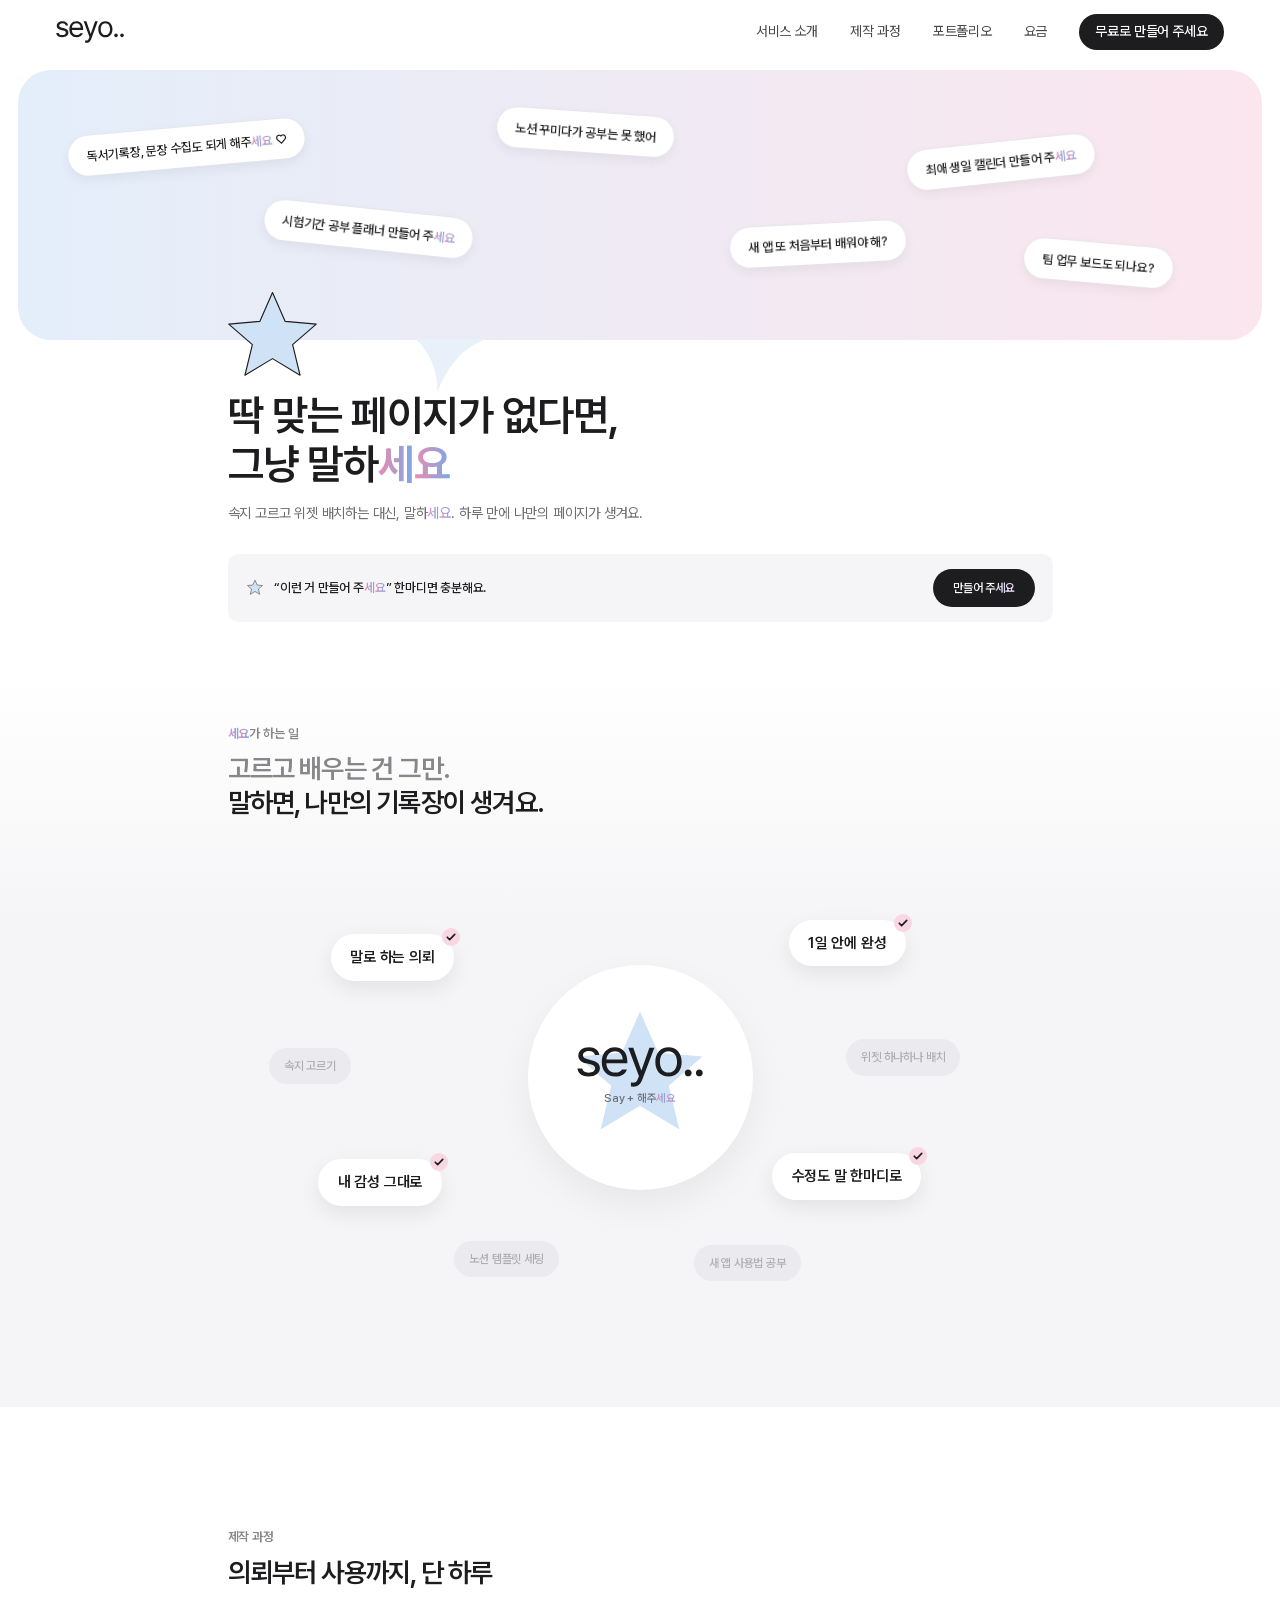
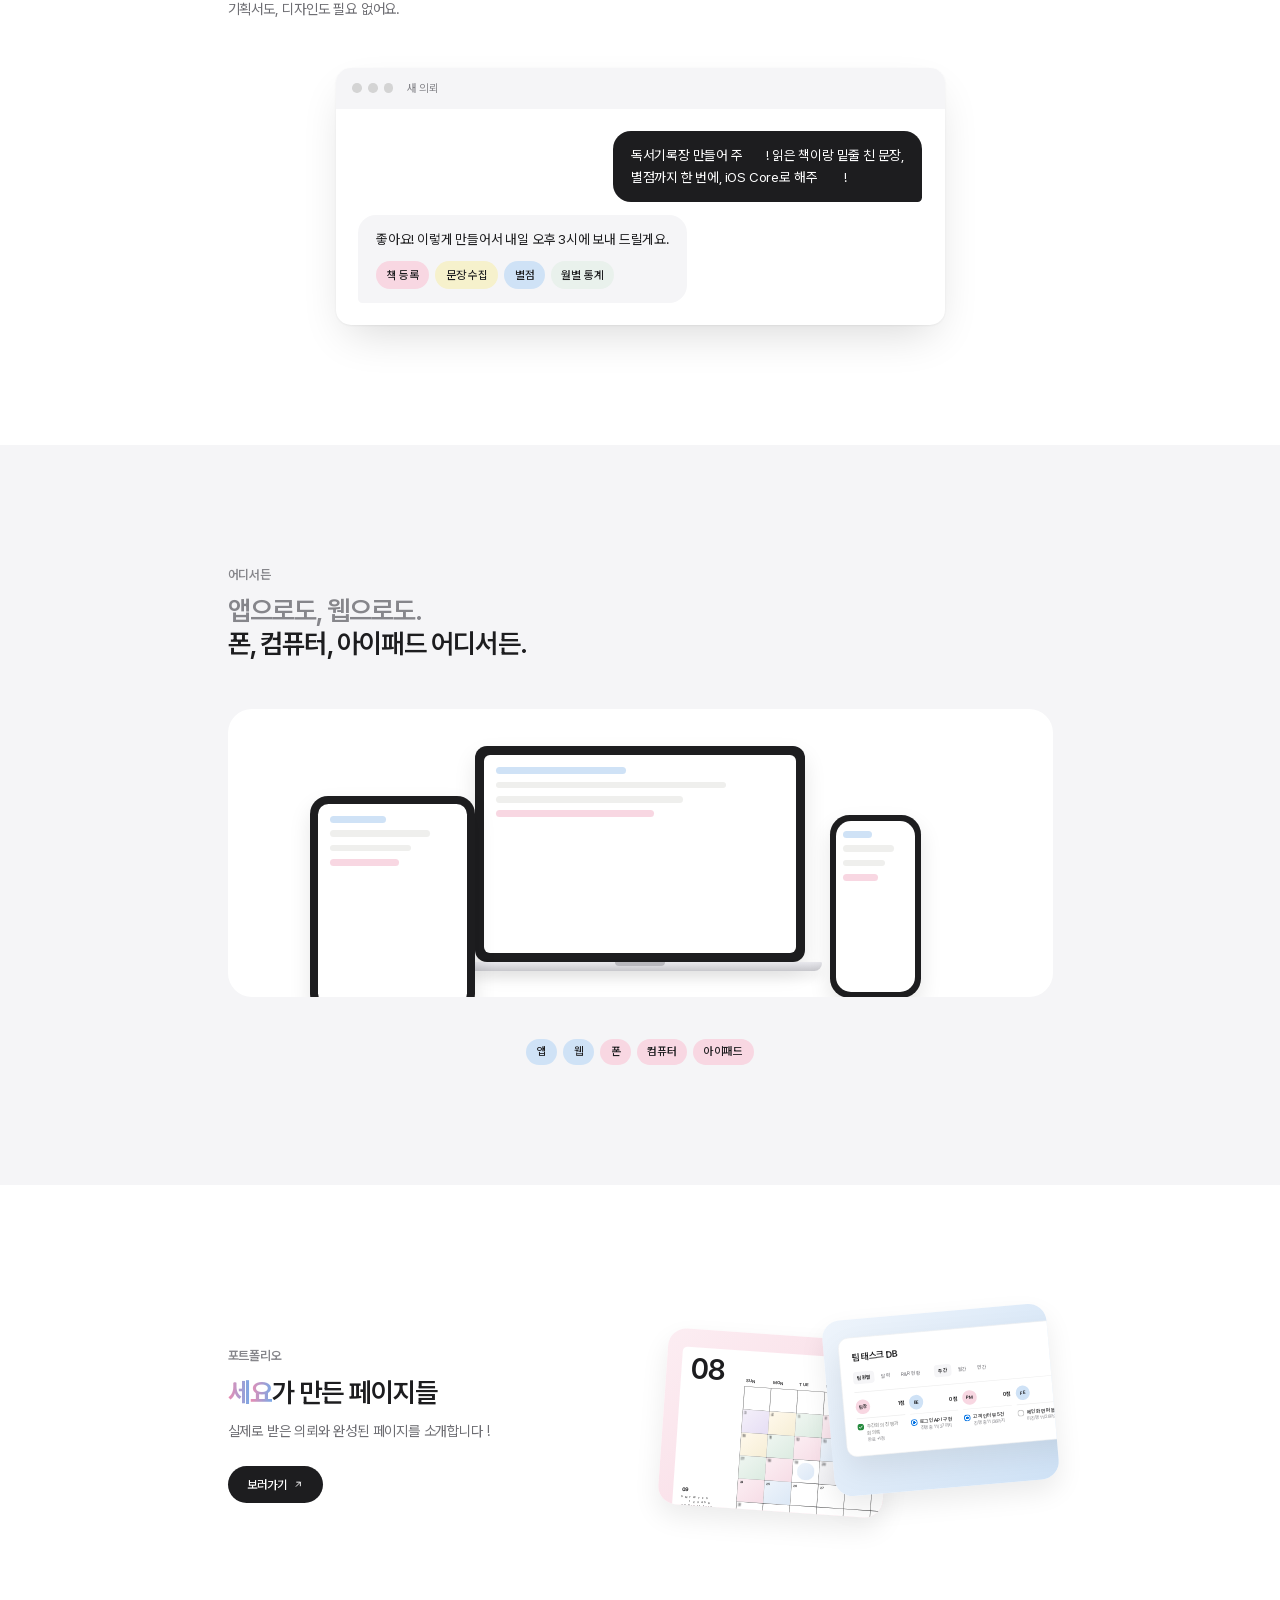
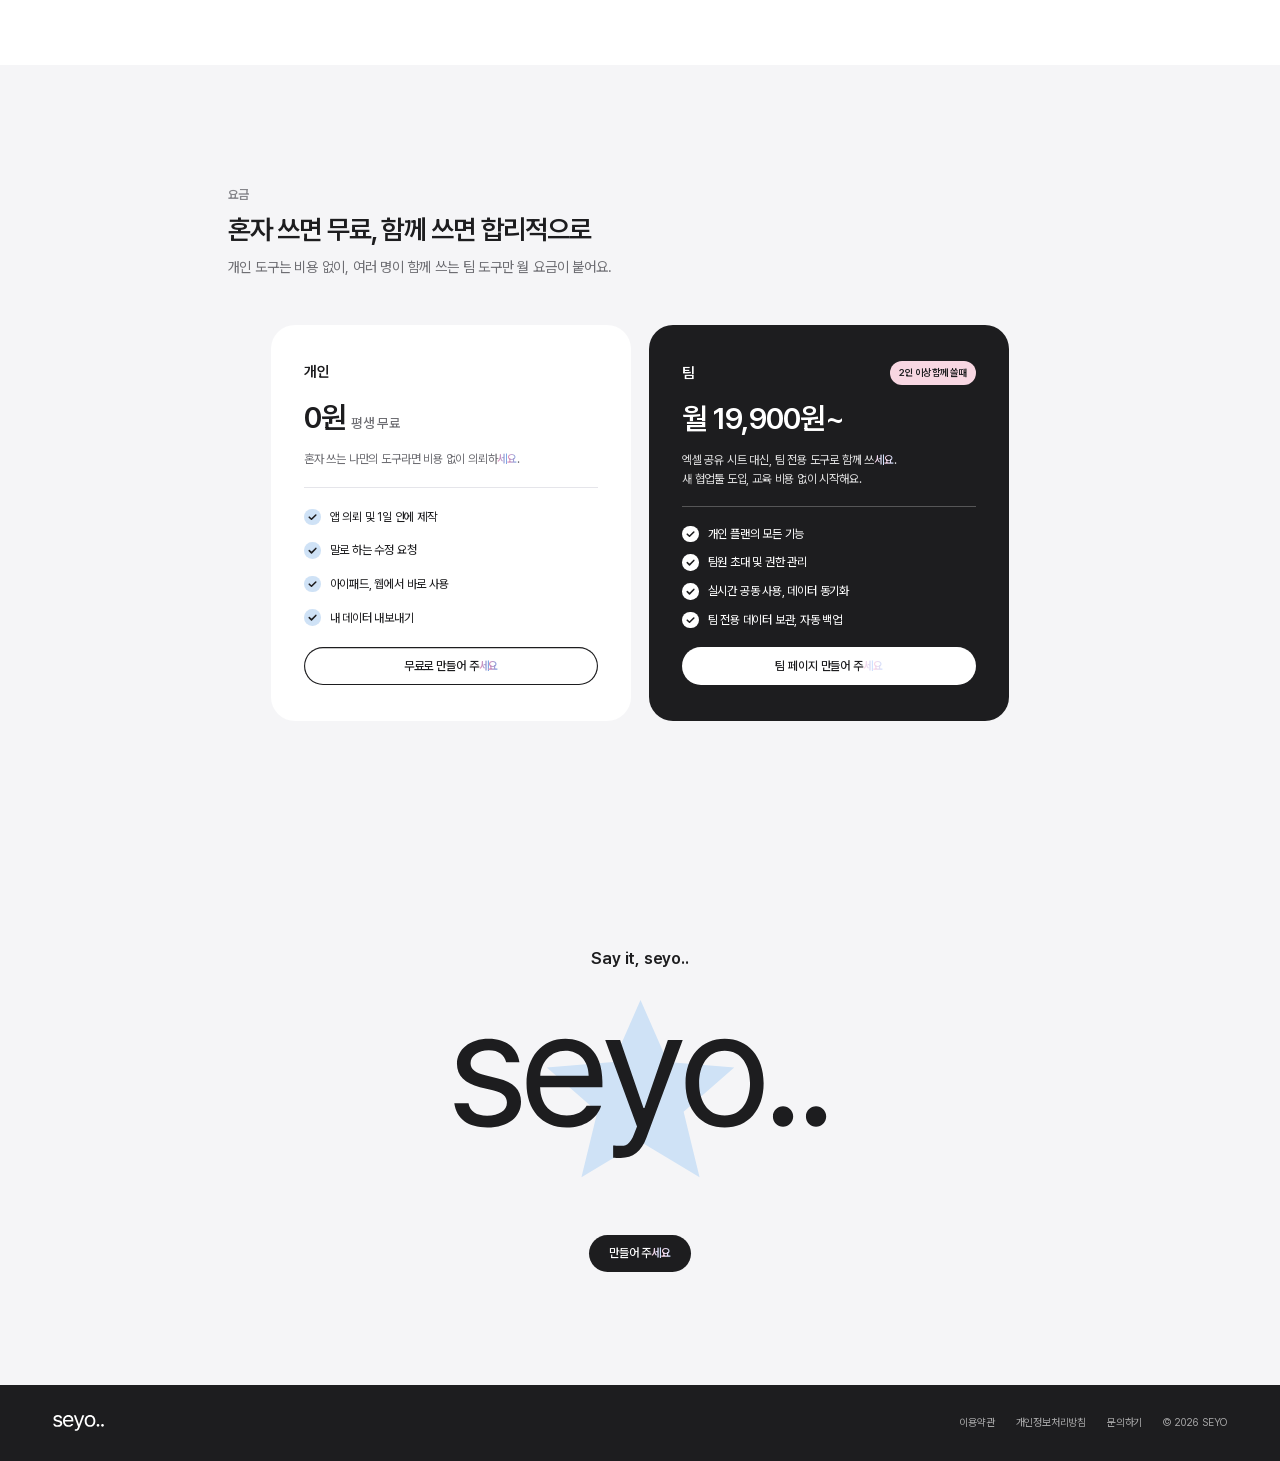
==== commit 2f98c487: "fix: 버튼 안 '주 세요' 간격 벌어짐 수정, 노트북 받침대를 맥북 형태로 - flex 버튼 안에서 '세요'가 별도 아이템이 되어 gap이 들어가던 문제를 한 덩어리로 감싸 해" ====
--- a/index.html
+++ b/index.html
@@ -6,7 +6,7 @@
   <title>seyo.. — 딱 맞는 페이지가 없다면, 그냥 말하세요</title>
   <meta name="description" content="속지 고르고 위젯 배치하는 대신, 말하세요. 하루 만에 나만의 페이지가 생겨요. 개인은 평생 무료.">
   <link rel="icon" href="assets/img/favicon.svg" type="image/svg+xml">
-  <link rel="stylesheet" href="assets/css/style.css?v=8">
+  <link rel="stylesheet" href="assets/css/style.css?v=10">
   <script>document.documentElement.classList.add('js')</script>
 </head>
 <body>
@@ -173,6 +173,6 @@
   </div>
 </footer>
 
-<script src="assets/js/main.js?v=8"></script>
+<script src="assets/js/main.js?v=10"></script>
 </body>
 </html>
--- a/assets/css/style.css
+++ b/assets/css/style.css
@@ -130,7 +130,9 @@
 .device__screen b:nth-child(3) { width: 65%; }
 .device--laptop { left: 30%; top: 50px; width: 40%; height: 288px; border-radius: 16px; }
 .device--laptop .device__screen { inset: 12px; border-radius: 8px; }
-.device--laptop + .laptop-base { position: absolute; left: 27.5%; top: 362px; width: 45%; height: 14px; border-radius: 8px; background: #d2d2d7; }
+.device--laptop + .laptop-base { position: absolute; left: 28%; top: 338px; width: 44%; height: 12px; border-radius: 2px 2px 12px 12px; background: linear-gradient(#e8e8ed, #c7c7cc); box-shadow: 0 8px 16px rgba(0, 0, 0, .08); }
+.device--laptop + .laptop-base::before { content: ""; position: absolute; left: 50%; top: 0; width: 14%; height: 5px; margin-left: -7%; border-radius: 0 0 6px 6px; background: #b8b8be; }
+.device--ipad, .device--phone { z-index: 2; }
 .device--ipad { left: 10%; top: 116px; width: 20%; height: 288px; border-radius: 24px; }
 .device--ipad .device__screen { inset: 11px; border-radius: 14px; }
 .device--phone { left: 73%; top: 141px; width: 11%; height: 244px; border-radius: 26px; }
@@ -327,7 +329,7 @@
   .meta { grid-template-columns: repeat(2, minmax(0, 1fr)); gap: 0 16px; }
   .devices { height: 260px; }
   .device--laptop { top: 30px; height: 190px; }
-  .device--laptop + .laptop-base { top: 228px; }
+  .device--laptop + .laptop-base { top: 220px; }
   .device--ipad { top: 70px; height: 180px; }
   .device--phone { top: 90px; height: 150px; }
   .teaser__thumbs { width: 100%; max-width: 520px; transform: scale(.82); transform-origin: left top; }
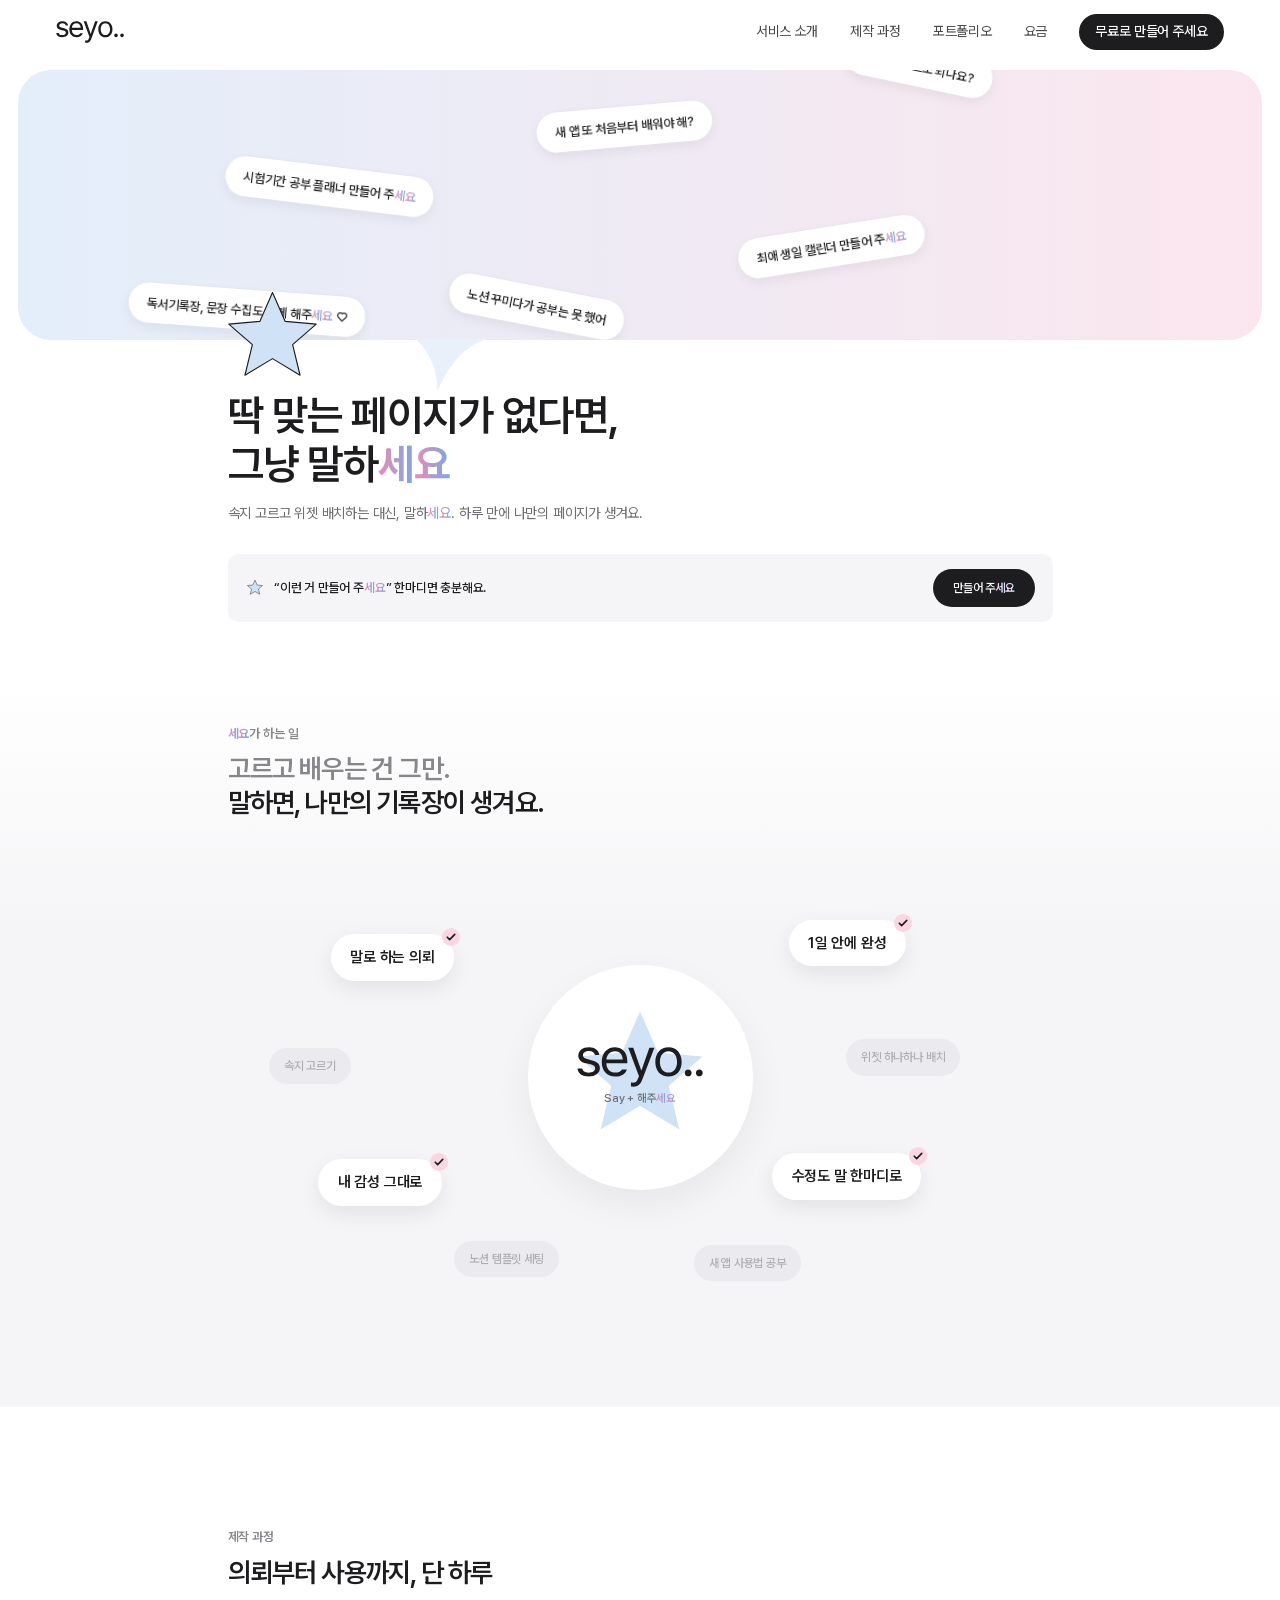
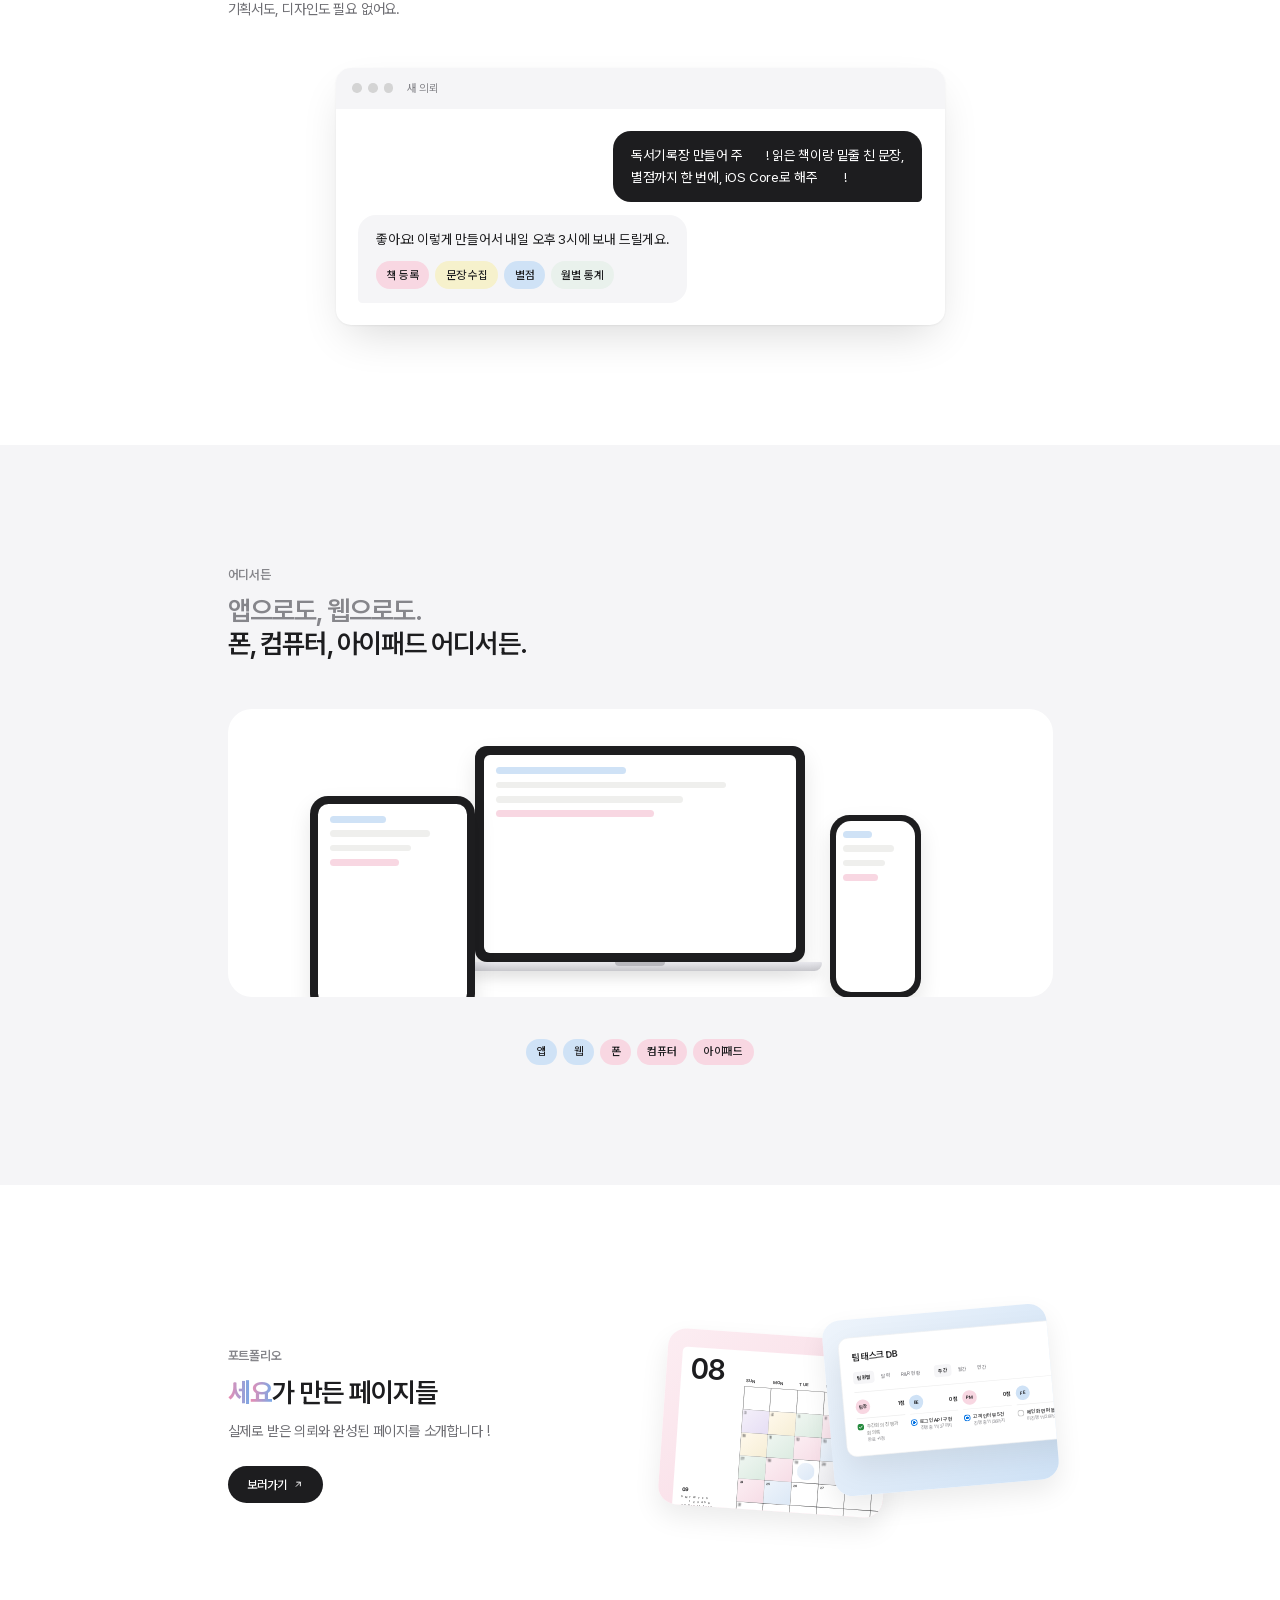
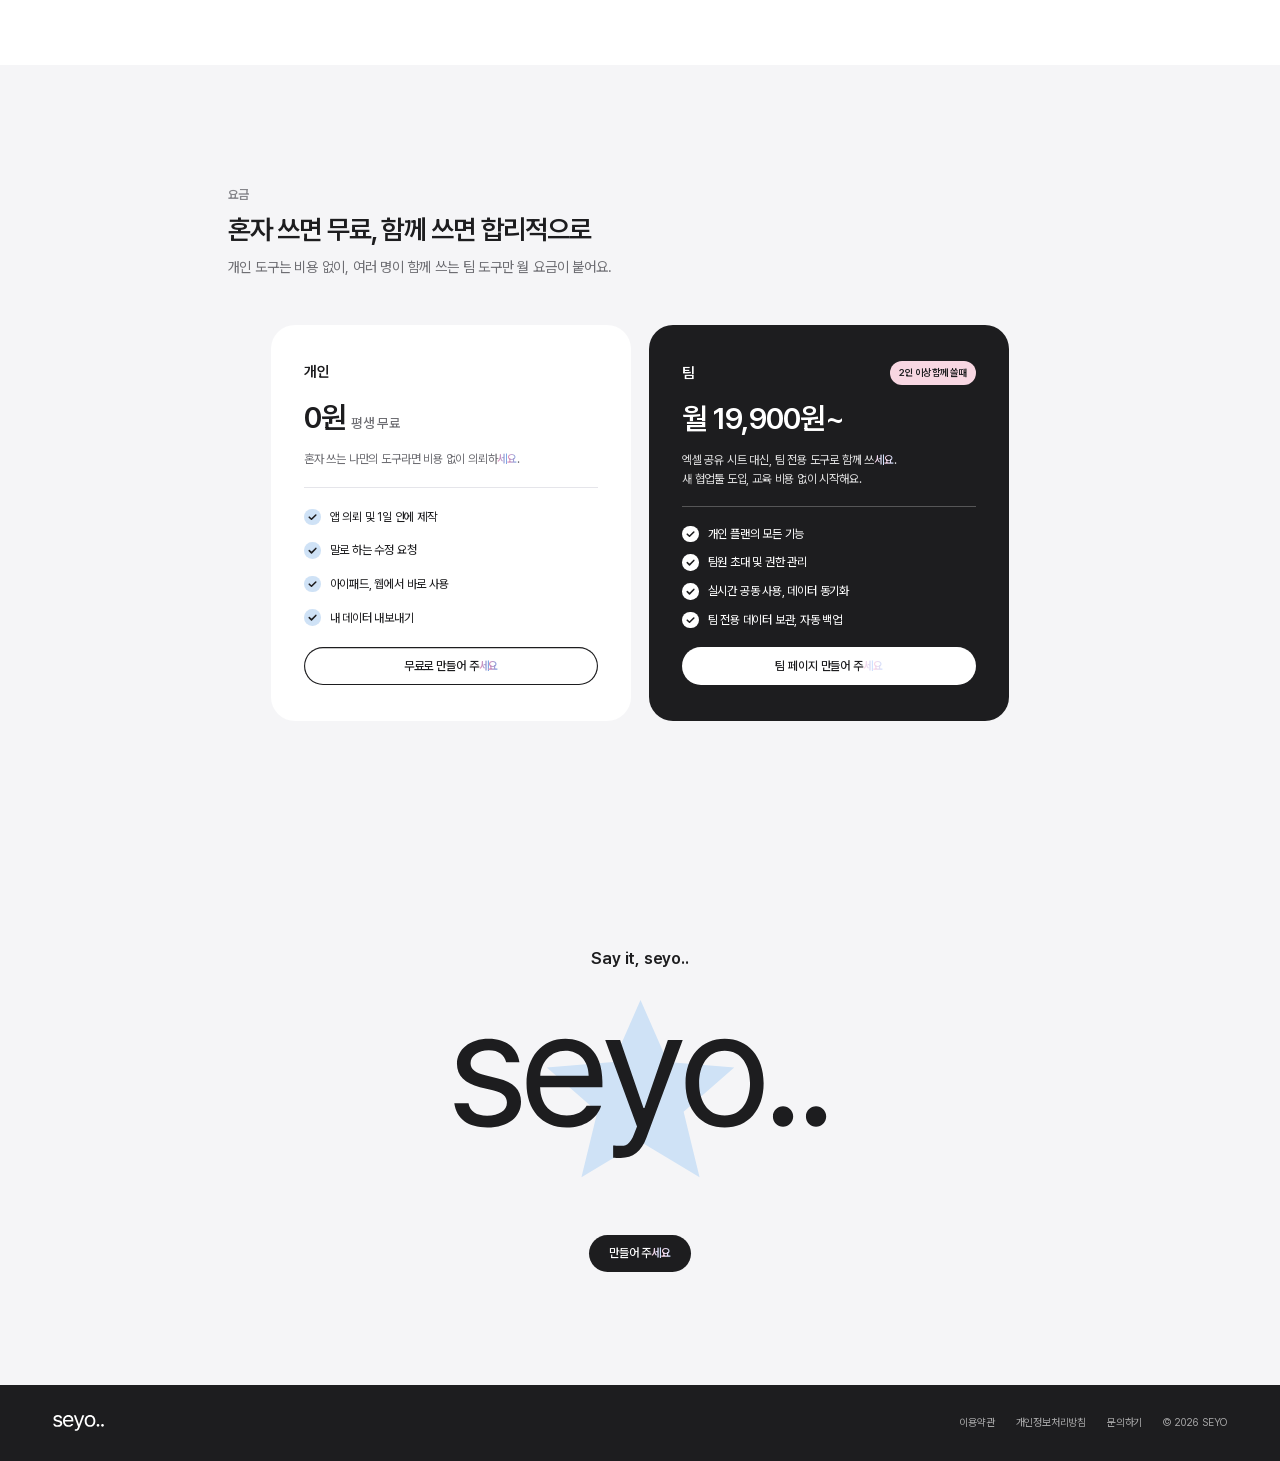
==== commit f1413923: "feat: 히어로 말풍선 물리 효과(중력 낙하, 드래그·던지기, 폰 기울이기) + 모바일 레이아웃 다듬기 - Matter.js 0.20.0(MIT)을 assets/js/vendor" ====
--- a/index.html
+++ b/index.html
@@ -1,15 +1,29 @@
 <!doctype html>
 <html lang="ko">
 <head>
+  <!-- Google Tag Manager -->
+  <script>(function(w,d,s,l,i){w[l]=w[l]||[];w[l].push({'gtm.start':
+  new Date().getTime(),event:'gtm.js'});var f=d.getElementsByTagName(s)[0],
+  j=d.createElement(s),dl=l!='dataLayer'?'&l='+l:'';j.async=true;j.src=
+  'https://www.googletagmanager.com/gtm.js?id='+i+dl;f.parentNode.insertBefore(j,f);
+  })(window,document,'script','dataLayer','GTM-M3G6VHQZ');</script>
+  <script>window.dataLayer = window.dataLayer || []; function gtag(){dataLayer.push(arguments);}</script>
+  <!-- End Google Tag Manager -->
   <meta charset="utf-8">
   <meta name="viewport" content="width=device-width, initial-scale=1">
   <title>seyo.. — 딱 맞는 페이지가 없다면, 그냥 말하세요</title>
   <meta name="description" content="속지 고르고 위젯 배치하는 대신, 말하세요. 하루 만에 나만의 페이지가 생겨요. 개인은 평생 무료.">
-  <link rel="icon" href="assets/img/favicon.svg" type="image/svg+xml">
-  <link rel="stylesheet" href="assets/css/style.css?v=10">
+  <link rel="icon" href="favicon.ico" sizes="any">
+  <link rel="icon" href="assets/img/icon-32.png" type="image/png" sizes="32x32">
+  <link rel="icon" href="assets/img/icon-192.png" type="image/png" sizes="192x192">
+  <link rel="apple-touch-icon" href="assets/img/icon-180.png">
+  <link rel="stylesheet" href="assets/css/style.css?v=14">
   <script>document.documentElement.classList.add('js')</script>
 </head>
 <body>
+<!-- Google Tag Manager (noscript) -->
+<noscript><iframe src="https://www.googletagmanager.com/ns.html?id=GTM-M3G6VHQZ" height="0" width="0" style="display:none;visibility:hidden"></iframe></noscript>
+<!-- End Google Tag Manager (noscript) -->
 
 <header class="nav">
   <div class="nav__inner">
@@ -19,7 +33,7 @@
       <a href="#how">제작 과정</a>
       <a href="works.html">포트폴리오</a>
       <a href="#pricing">요금</a>
-      <a class="btn btn--sm" href="#start">무료로 만들어 주세요</a>
+      <a class="btn btn--sm" href="https://docs.google.com/forms/d/e/1FAIpQLSdP3kaTsSQB9MtcwQP50DwS1U-pcFKHhGellGaxK87-s9Nx8w/viewform" target="_blank" rel="noopener">무료로 만들어 주세요</a>
     </nav>
   </div>
 </header>
@@ -46,7 +60,7 @@
       <div class="callout" id="start">
         <span data-render="star" data-stroke="0.6" style="width:24px;height:24px;display:block"></span>
         <p>“이런 거 만들어 주세요” 한마디면 충분해요.</p>
-        <a class="btn" href="#how">만들어 주세요</a>
+        <a class="btn" href="https://docs.google.com/forms/d/e/1FAIpQLSdP3kaTsSQB9MtcwQP50DwS1U-pcFKHhGellGaxK87-s9Nx8w/viewform" target="_blank" rel="noopener">만들어 주세요</a>
       </div>
     </div>
   </section>
@@ -144,7 +158,7 @@
           <p class="plan__desc">혼자 쓰는 나만의 도구라면 비용 없이 의뢰하세요.</p>
           <hr>
           <ul><li>앱 의뢰 및 1일 안에 제작</li><li>말로 하는 수정 요청</li><li>아이패드, 웹에서 바로 사용</li><li>내 데이터 내보내기</li></ul>
-          <a class="btn btn--ghost" href="#start">무료로 만들어 주세요</a>
+          <a class="btn btn--ghost" href="https://docs.google.com/forms/d/e/1FAIpQLSdP3kaTsSQB9MtcwQP50DwS1U-pcFKHhGellGaxK87-s9Nx8w/viewform" target="_blank" rel="noopener">무료로 만들어 주세요</a>
         </article>
         <article class="plan plan--team">
           <div class="plan__top">팀 <span class="plan__badge">2인 이상 함께 쓸 때</span></div>
@@ -152,7 +166,7 @@
           <p class="plan__desc">엑셀 공유 시트 대신, 팀 전용 도구로 함께 쓰세요.<br>새 협업툴 도입, 교육 비용 없이 시작해요.</p>
           <hr>
           <ul><li>개인 플랜의 모든 기능</li><li>팀원 초대 및 권한 관리</li><li>실시간 공동 사용, 데이터 동기화</li><li>팀 전용 데이터 보관, 자동 백업</li></ul>
-          <a class="btn btn--light" href="#start">팀 페이지 만들어 주세요</a>
+          <a class="btn btn--light" href="https://docs.google.com/forms/d/e/1FAIpQLSdP3kaTsSQB9MtcwQP50DwS1U-pcFKHhGellGaxK87-s9Nx8w/viewform" target="_blank" rel="noopener">팀 페이지 만들어 주세요</a>
         </article>
       </div>
     </div>
@@ -162,7 +176,7 @@
   <section class="ending">
     <p class="ending__label">Say it, seyo..</p>
     <div class="lockup"><span data-render="star" style="position:absolute;height:100%;aspect-ratio:1"></span><img src="assets/img/wordmark.svg" alt="seyo.."></div>
-    <a class="btn" href="#start">만들어 주세요</a>
+    <a class="btn" href="https://docs.google.com/forms/d/e/1FAIpQLSdP3kaTsSQB9MtcwQP50DwS1U-pcFKHhGellGaxK87-s9Nx8w/viewform" target="_blank" rel="noopener">만들어 주세요</a>
   </section>
 </main>
 
@@ -173,6 +187,8 @@
   </div>
 </footer>
 
-<script src="assets/js/main.js?v=10"></script>
+<script src="assets/js/vendor/matter.min.js"></script>
+<script src="assets/js/main.js?v=14"></script>
+<script src="assets/js/bubbles.js?v=15"></script>
 </body>
 </html>
--- a/assets/css/style.css
+++ b/assets/css/style.css
@@ -309,6 +309,10 @@
 }
 @keyframes seyo-shimmer { from { background-position: 0 0; } to { background-position: 100% 0; } }
 
+/* physics bubbles (assets/js/bubbles.js) */
+.cover.is-physics .bubble { display: block; left: 0; top: 0; will-change: transform; touch-action: none; cursor: grab; user-select: none; -webkit-user-select: none; }
+.cover.is-physics .bubble.is-grabbed { cursor: grabbing; box-shadow: 0 0 0 1px var(--line), 0 14px 30px rgba(0, 0, 0, .12); }
+
 /* ───────── responsive ───────── */
 @media (max-width: 1100px) {
   .bubble:nth-child(n+5) { display: none; }
@@ -339,6 +343,62 @@
   .footer__inner { flex-direction: column; align-items: flex-start; }
 }
 
+/* ───────── mobile polish (≤860px only; desktop untouched) ───────── */
+@media (max-width: 860px) {
+  .section { padding-block: 88px; }
+  .section-head { margin-bottom: 40px; }
+  .nav__inner { height: 56px; }
+  .nav .btn--sm { height: 34px; padding: 0 14px; font-size: 13px; }
+  /* hero */
+  .cover { height: 300px; margin: 4px 12px 0; }
+  .bubble { font-size: 13px; padding: 9px 14px; }
+  .cover.is-physics .bubble:nth-child(n+5) { display: none; }
+  .hero__col .h1 { font-size: 34px; }
+  .hero__col .lead { font-size: 16px; }
+  .callout { gap: 10px; padding: 18px; }
+  .callout p { font-size: 15px; }
+  /* orbit: smaller sphere, checked pills first, faded after */
+  .orbit__stage { padding-top: 250px; gap: 10px; }
+  .orbit__stage .sphere { width: 210px; height: 210px; margin-left: -105px; top: 115px; margin-top: -105px; }
+  .orbit__stage .sphere [data-render="star"] { width: 140px !important; height: 140px !important; }
+  .sphere__text img { height: 38px; }
+  .pill--on { font-size: 15px; padding: 12px 18px; order: 1; }
+  .pill--on::after { width: 20px; height: 20px; top: -6px; right: -6px; }
+  .pill--off { font-size: 13px; padding: 9px 14px; order: 2; }
+  /* request window */
+  .chat { padding: 18px; gap: 12px; }
+  .msg { font-size: 15px; padding: 14px 16px; }
+  .chip { font-size: 13px; padding: 5px 11px; }
+  /* devices: keep real proportions */
+  .devices { height: 230px; border-radius: 24px; }
+  .device--laptop { left: 21%; width: 58%; top: 28px; height: 150px; border-radius: 10px; }
+  .device--laptop .device__screen { inset: 7px; border-radius: 5px; padding: 10px; gap: 7px; }
+  .device--laptop + .laptop-base { left: 18%; width: 64%; top: 176px; height: 9px; }
+  .device--ipad { left: 5%; width: 25%; top: 70px; height: 130px; border-radius: 14px; }
+  .device--ipad .device__screen { inset: 6px; border-radius: 9px; padding: 9px; gap: 6px; }
+  .device--phone { left: 76%; width: 15%; top: 92px; height: 112px; border-radius: 16px; }
+  .device--phone .device__screen { inset: 4px; border-radius: 12px; padding: 8px 6px; gap: 5px; }
+  .device__screen b { height: 6px; }
+  .tags { margin-top: 28px; }
+  /* portfolio teaser: thumbs fit the screen */
+  .teaser__thumbs { width: 520px; height: 320px; transform: scale(.64); transform-origin: left top; margin-bottom: -115px; }
+  /* pricing */
+  .plan { padding: 36px 28px; }
+  .plan__price { font-size: 34px; }
+  .ending { padding-block: 96px; }
+  .lockup { width: 82%; }
+  /* works page */
+  .works-head { margin-bottom: 32px; }
+  .project { gap: 48px; }
+  .project__title p { font-size: 16px; }
+  .meta { margin-top: 24px; }
+  .meta dd { font-size: 15px; }
+  .brief blockquote { font-size: 21px; }
+  .brief p { font-size: 16px; }
+  .feature__visual { height: 210px; }
+  .feature__body { padding: 22px 22px 26px; }
+}
+
 /* body content at 75% on desktop; the top nav keeps its size */
 @media (min-width: 861px) {
   main, .footer { zoom: 0.75; }
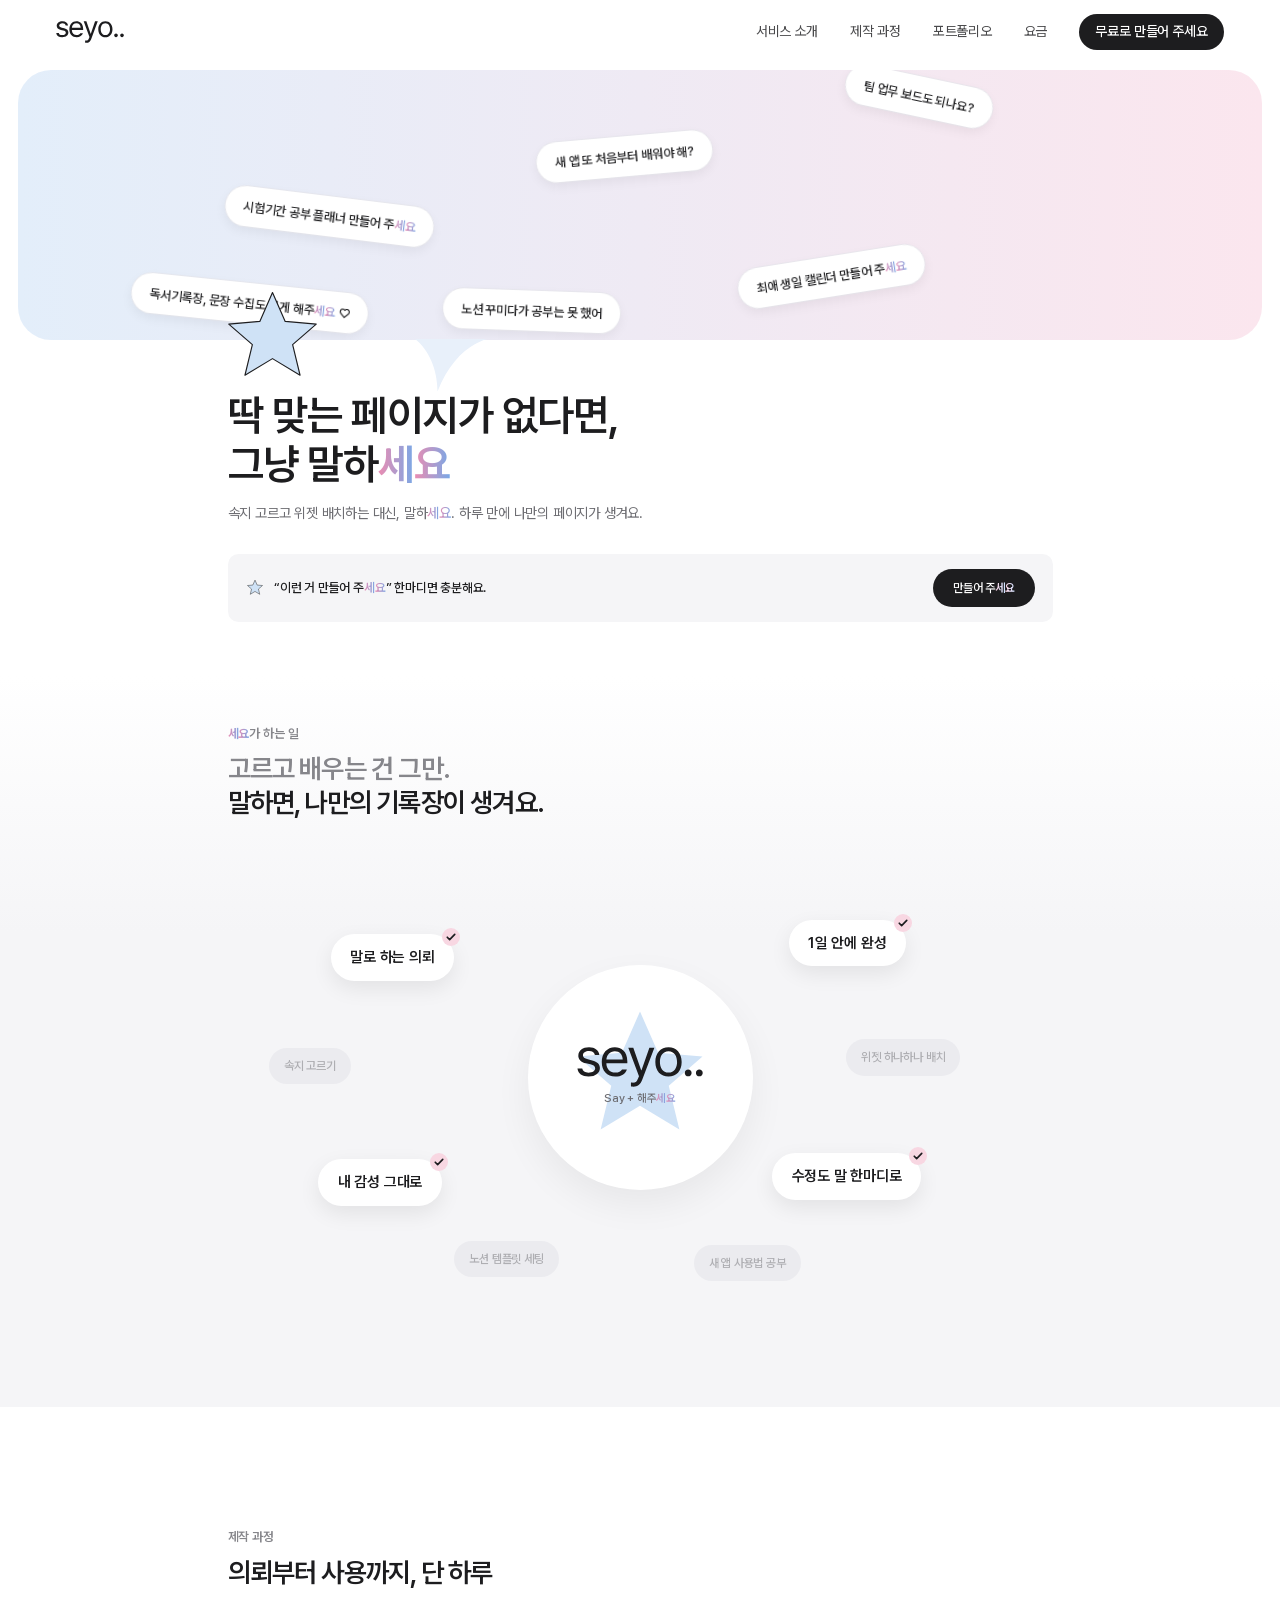
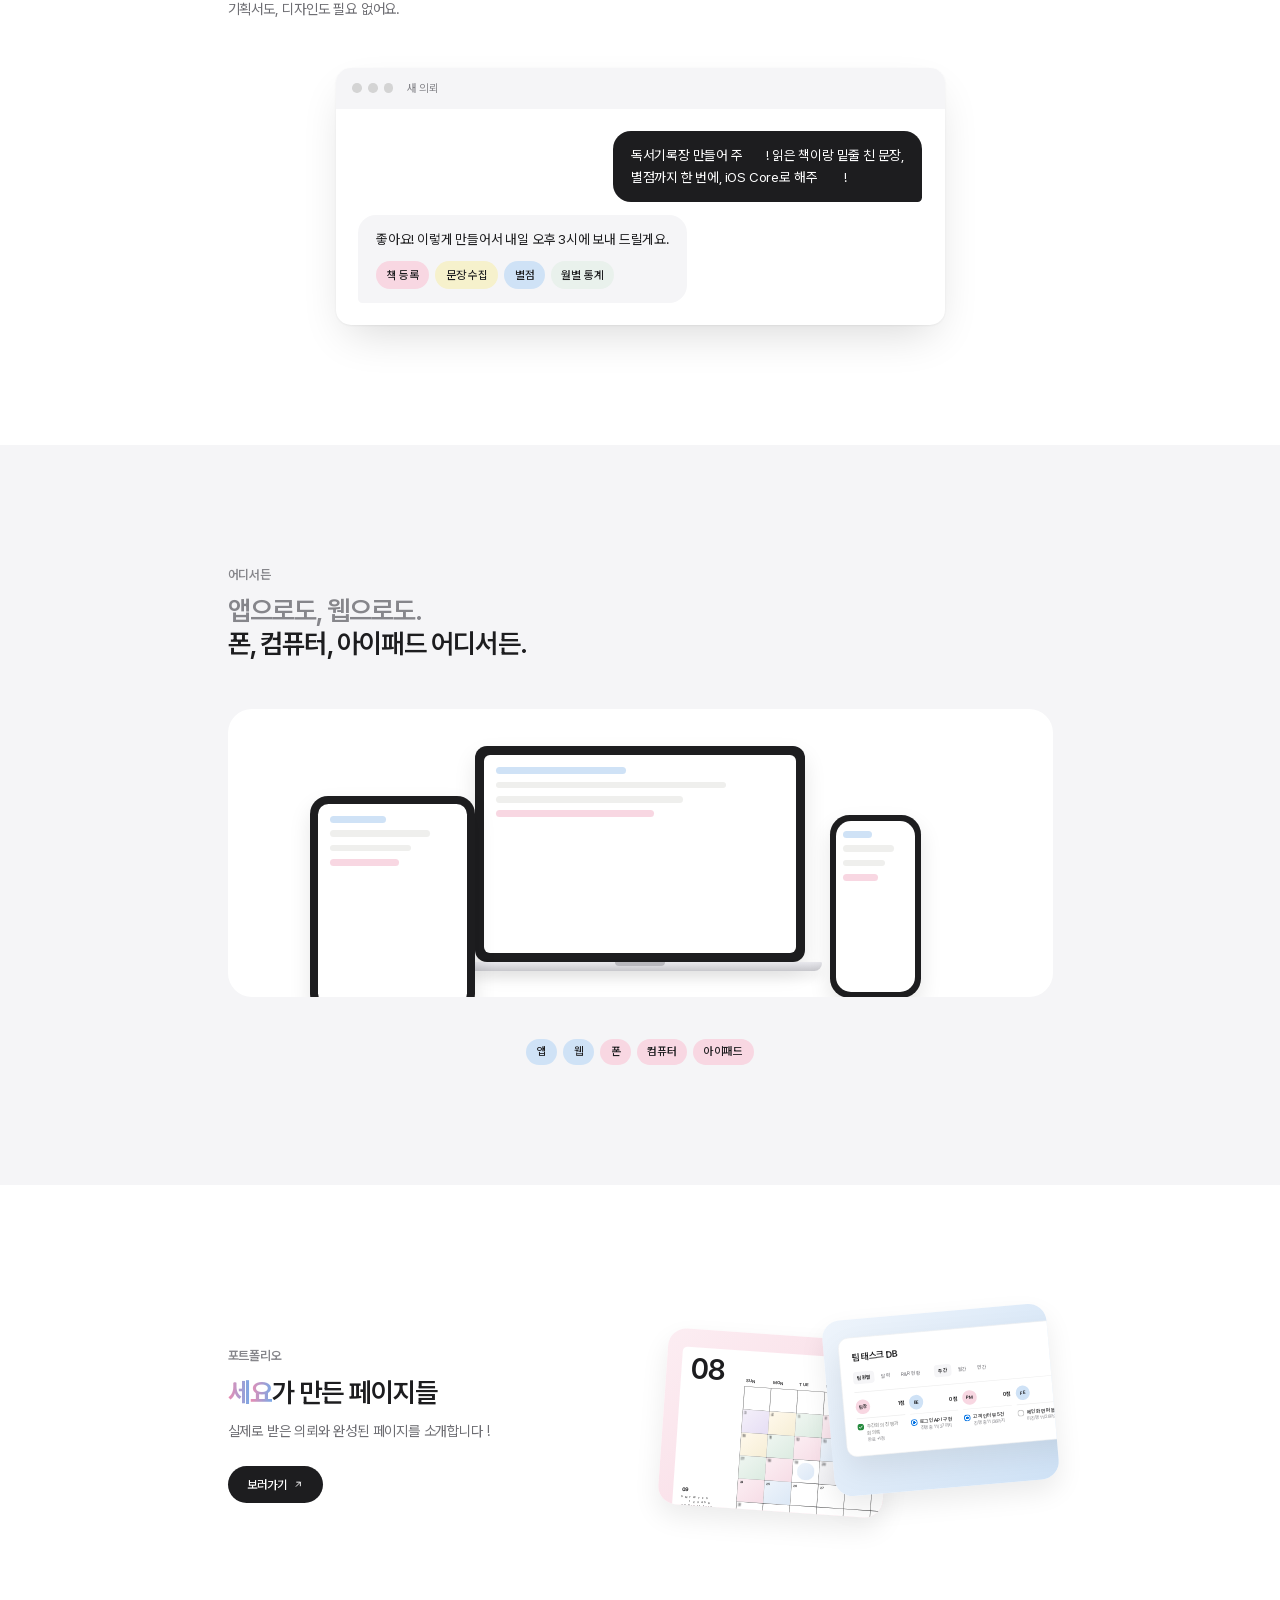
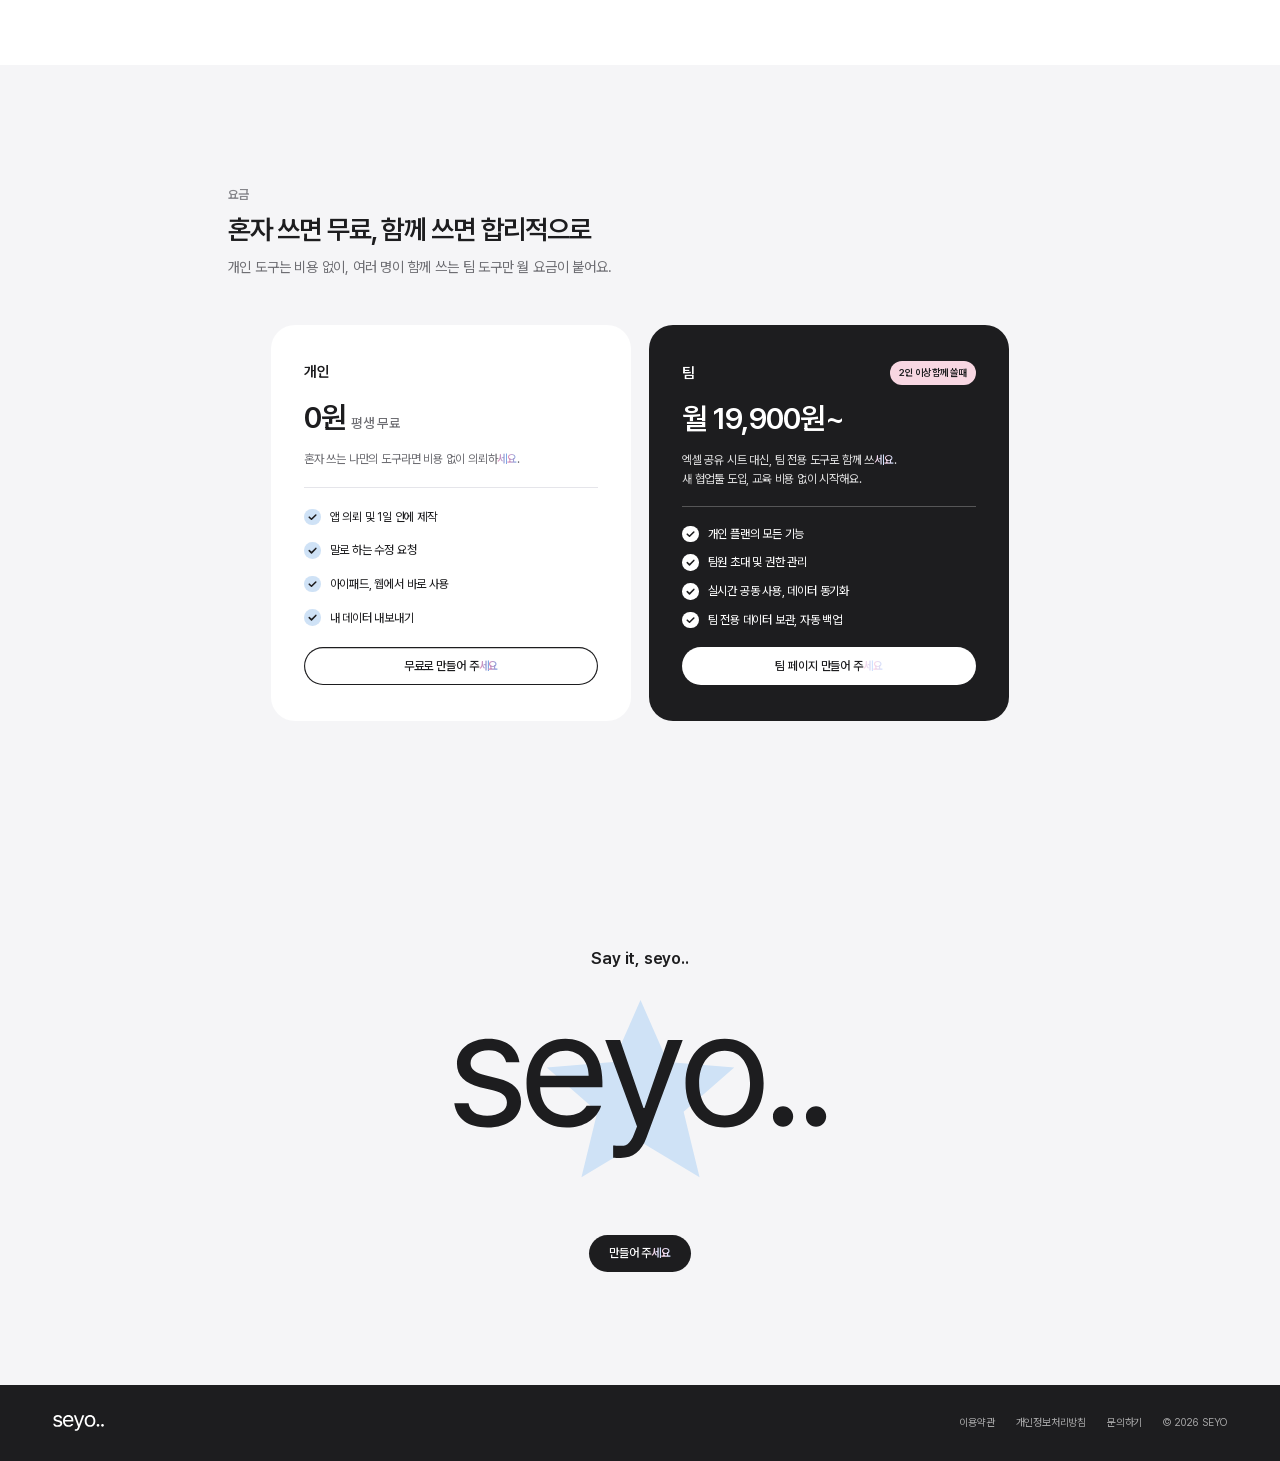
==== commit b998582d: "feat: GA4(G-ZCEEF0C6TZ) gtag.js 설치 + cta_click 이벤트 GA4 직접 전송 Co-Authored-By: Claude Opus 5.5 <norepl" ====
--- a/index.html
+++ b/index.html
@@ -9,6 +9,9 @@
   })(window,document,'script','dataLayer','GTM-M3G6VHQZ');</script>
   <script>window.dataLayer = window.dataLayer || []; function gtag(){dataLayer.push(arguments);}</script>
   <!-- End Google Tag Manager -->
+  <!-- Google tag (gtag.js) -->
+  <script async src="https://www.googletagmanager.com/gtag/js?id=G-ZCEEF0C6TZ"></script>
+  <script>gtag('js', new Date()); gtag('config', 'G-ZCEEF0C6TZ');</script>
   <meta charset="utf-8">
   <meta name="viewport" content="width=device-width, initial-scale=1">
   <title>seyo.. — 딱 맞는 페이지가 없다면, 그냥 말하세요</title>
